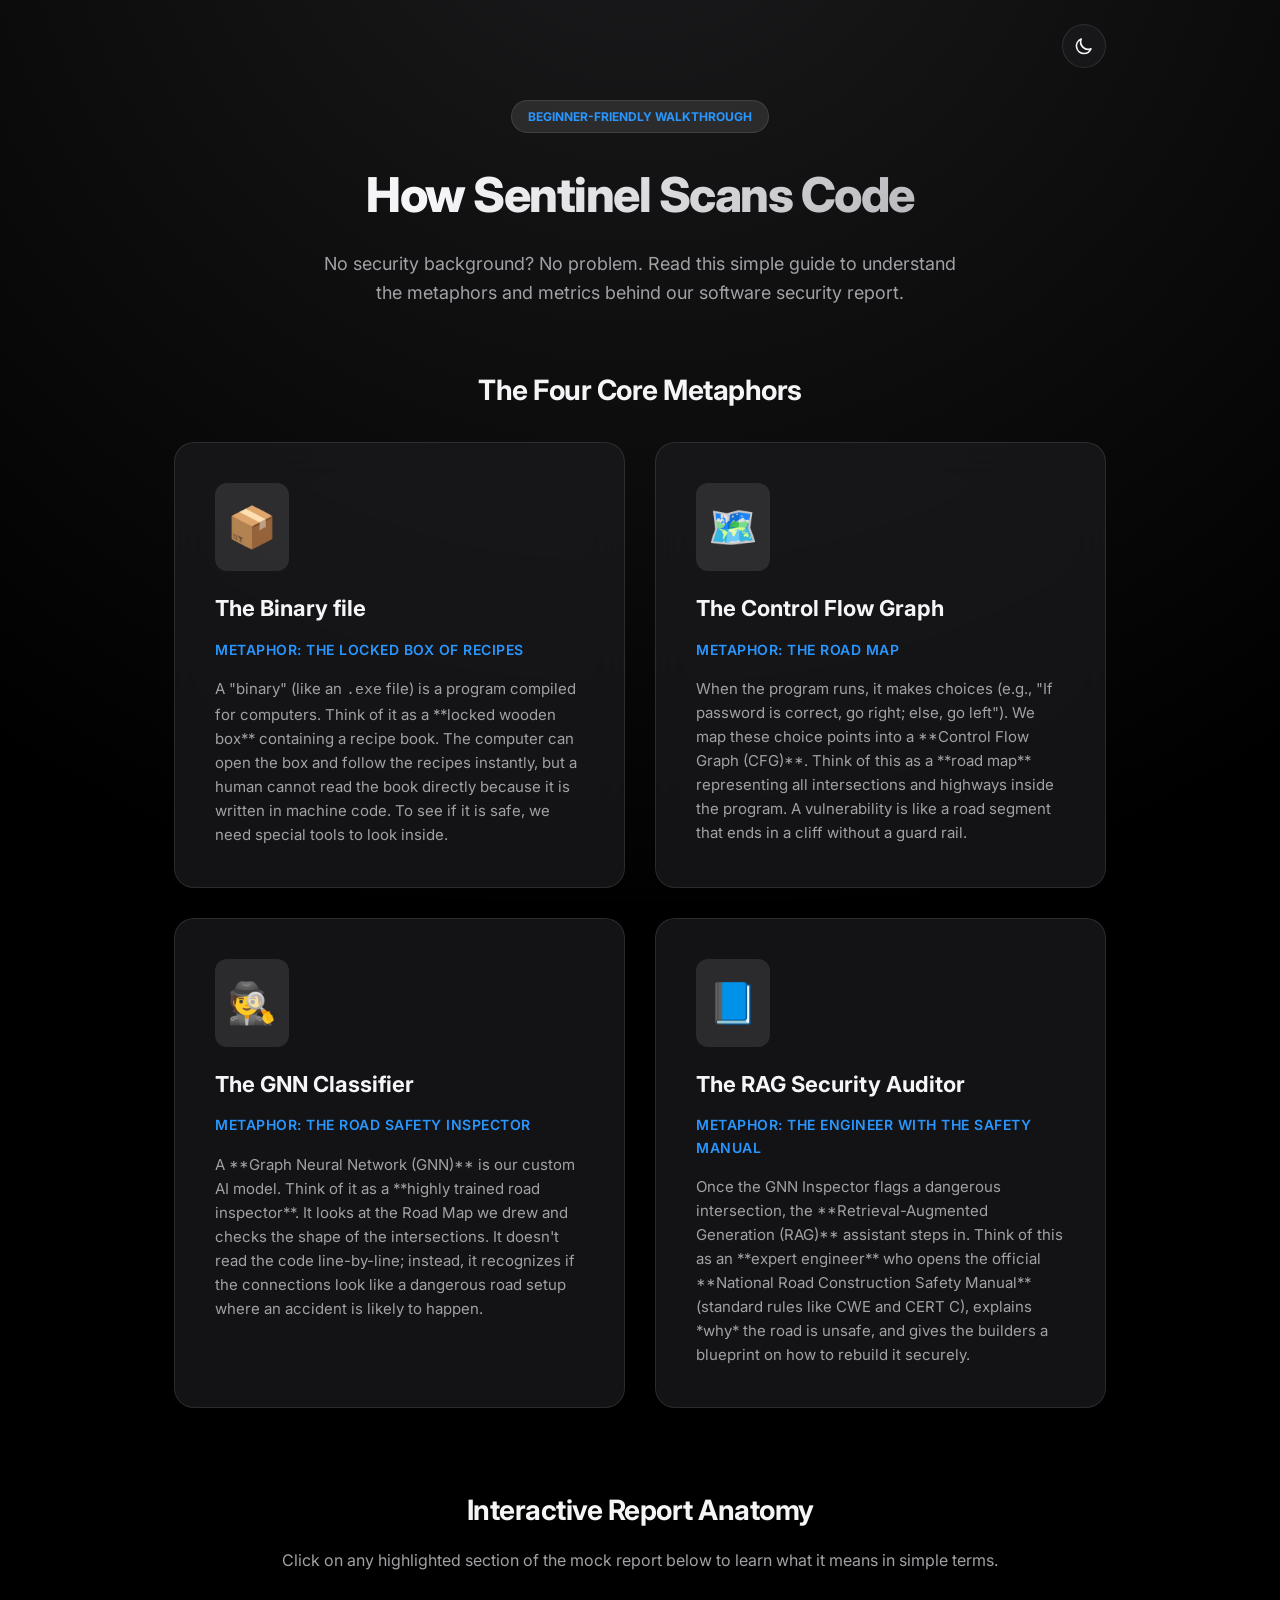
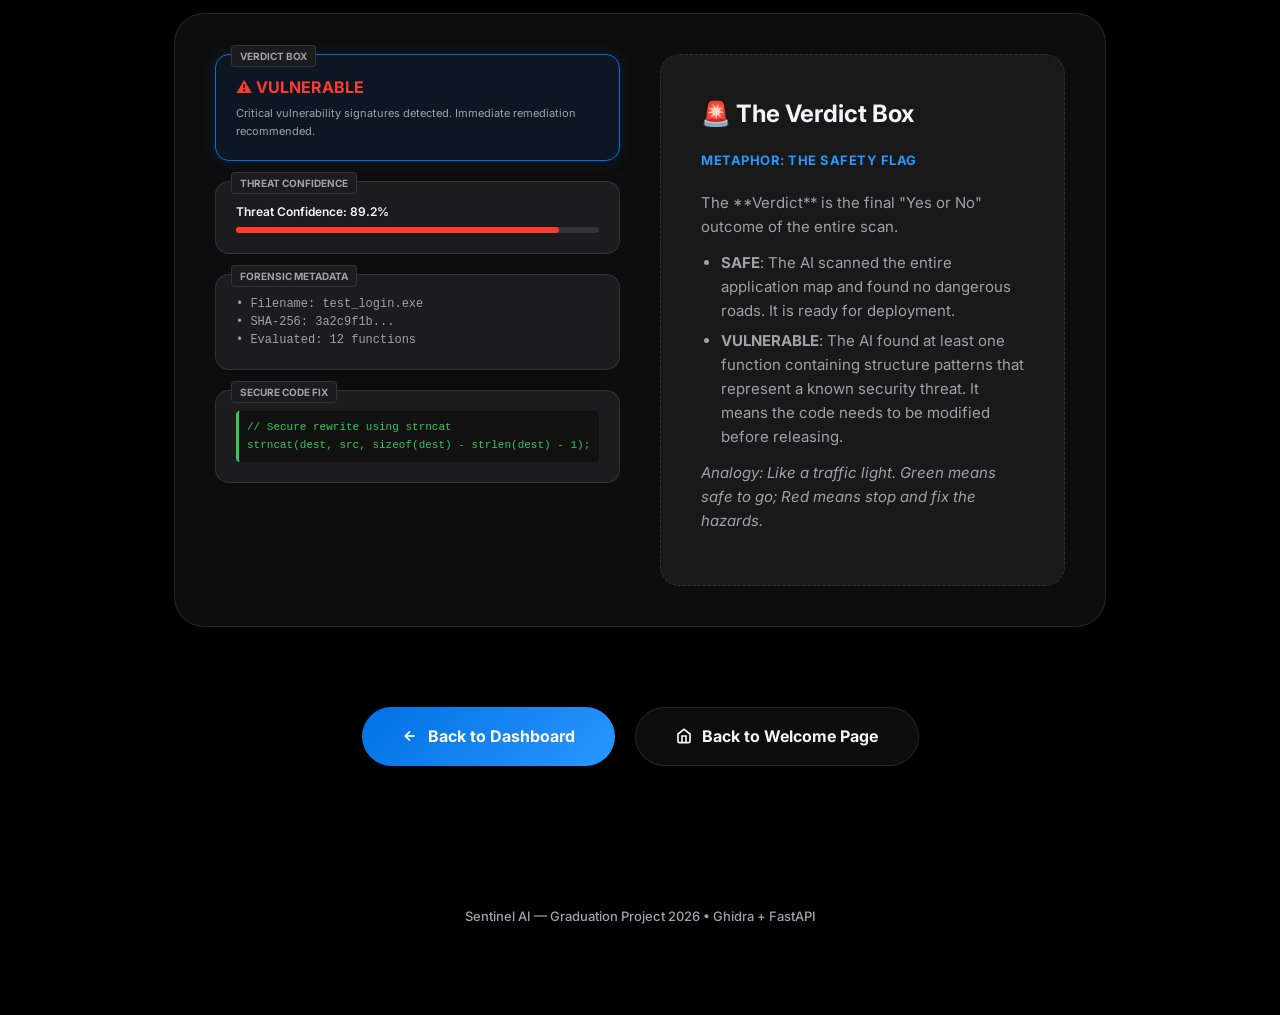
==== templates/guide.html @ b2db6249 "Add onboarding welcome page, universal theme toggle, and home navigation" ====
<!DOCTYPE html>
<html lang="en">
<head>
  <meta charset="UTF-8" />
  <meta name="viewport" content="width=device-width, initial-scale=1.0" />
  <title>Sentinel AI — Beginner's Guide</title>
  <meta name="description" content="A simple, non-technical guide to understanding binary vulnerability scanning and reading security reports." />
  <link rel="stylesheet" href="/static/css/style.css" />
  <link rel="icon" href="data:image/svg+xml,<svg xmlns='http://www.w3.org/2000/svg' viewBox='0 0 100 100'><text y='.9em' font-size='90'>&#x1f4d6;</text></svg>" />
  
  <script>
    (function() {
      const savedTheme = localStorage.getItem('sentinelTheme') || 'dark';
      if (savedTheme === 'dark') {
        document.documentElement.setAttribute('data-theme', 'dark');
      } else {
        document.documentElement.removeAttribute('data-theme');
      }
    })();
  </script>

  <style>
    /* Custom styles for the Guide Page to look exceptionally cool & premium */
    body {
      background: var(--bg-primary);
      color: var(--text-primary);
      transition: background 0.3s ease, color 0.3s ease;
    }
    body::before {
      background: radial-gradient(circle at 50% -20%, var(--bg-secondary) 0%, var(--bg-primary) 90%);
    }
    
    .guide-header {
      text-align: center;
      margin-bottom: 60px;
      padding-top: 40px;
    }
    
    .guide-header__badge {
      display: inline-flex;
      align-items: center;
      padding: 6px 16px;
      background: var(--border-glass);
      border-radius: 100px;
      font-size: 12px;
      font-weight: 700;
      color: var(--accent-secondary);
      text-transform: uppercase;
      margin-bottom: 24px;
      border: 1px solid var(--border-glass);
    }
    
    .guide-title {
      font-size: 48px;
      font-weight: 800;
      letter-spacing: -1.5px;
      margin-bottom: 16px;
      background: linear-gradient(135deg, var(--text-primary) 30%, var(--text-secondary) 100%);
      -webkit-background-clip: text;
      -webkit-text-fill-color: transparent;
    }
    
    .guide-subtitle {
      font-size: 18px;
      color: var(--text-secondary);
      max-width: 650px;
      margin: 0 auto;
    }
    
    /* Analogy Grid */
    .analogy-section {
      margin-bottom: 80px;
    }
    
    .section-headline {
      font-size: 28px;
      font-weight: 700;
      margin-bottom: 30px;
      text-align: center;
      letter-spacing: -0.5px;
    }
    
    .analogy-grid {
      display: grid;
      grid-template-columns: repeat(2, 1fr);
      gap: 30px;
    }
    
    .analogy-card {
      background: var(--bg-card);
      border: 1px solid var(--border-glass);
      border-radius: var(--radius-lg);
      padding: 40px;
      transition: all 0.4s cubic-bezier(0.16, 1, 0.3, 1);
      backdrop-filter: blur(20px);
    }
    
    .analogy-card:hover {
      transform: translateY(-5px);
      border-color: var(--border-glow);
      box-shadow: var(--shadow-card);
    }
    
    .analogy-card__icon {
      font-size: 40px;
      margin-bottom: 20px;
      display: inline-block;
      padding: 12px;
      background: var(--border-glass);
      border-radius: 12px;
    }
    
    .analogy-card__title {
      font-size: 22px;
      font-weight: 700;
      margin-bottom: 12px;
      color: var(--text-primary);
    }
    
    .analogy-card__metaphor {
      font-size: 14px;
      font-weight: 600;
      color: var(--accent-secondary);
      text-transform: uppercase;
      margin-bottom: 16px;
      letter-spacing: 0.5px;
    }
    
    .analogy-card__text {
      font-size: 15px;
      color: var(--text-secondary);
      line-height: 1.6;
    }
    
    /* Interactive Report Anatomy Explorer */
    .anatomy-section {
      margin-bottom: 80px;
    }
    
    .anatomy-container {
      display: grid;
      grid-template-columns: 1fr 1fr;
      gap: 40px;
      background: var(--bg-glass);
      border: 1px solid var(--border-glass);
      border-radius: var(--radius-xl);
      padding: 40px;
      backdrop-filter: blur(20px);
    }
    
    .report-mockup {
      display: flex;
      flex-direction: column;
      gap: 20px;
    }
    
    .mock-element {
      border: 1px solid var(--border-glass);
      background: var(--bg-secondary);
      border-radius: var(--radius-md);
      padding: 20px;
      cursor: pointer;
      transition: all 0.3s ease;
      position: relative;
    }
    
    .mock-element:hover {
      border-color: var(--accent-secondary);
      background: var(--border-glass);
    }
    
    .mock-element.selected {
      border-color: var(--accent-primary);
      background: rgba(0, 113, 227, 0.1);
      box-shadow: 0 0 15px rgba(0, 113, 227, 0.2);
    }
    
    .mock-element__label {
      position: absolute;
      top: -10px;
      left: 15px;
      background: var(--bg-secondary);
      padding: 2px 8px;
      border-radius: 4px;
      font-size: 10px;
      font-weight: 700;
      color: var(--text-secondary);
      border: 1px solid var(--border-glass);
      text-transform: uppercase;
    }
    
    .anatomy-explanation {
      display: flex;
      flex-direction: column;
      justify-content: center;
      background: var(--bg-glass);
      border: 1px dashed var(--border-glass);
      border-radius: var(--radius-lg);
      padding: 40px;
      min-height: 300px;
    }
    
    .explanation-placeholder {
      text-align: center;
      color: var(--text-muted);
    }
    
    .explanation-content {
      display: none;
      animation: fadeIn 0.4s ease;
    }
    
    .explanation-content.active {
      display: block;
    }
    
    .explanation-title {
      font-size: 24px;
      font-weight: 700;
      color: var(--text-primary);
      margin-bottom: 16px;
      display: flex;
      align-items: center;
      gap: 10px;
    }
    
    .explanation-metaphor {
      font-size: 13px;
      font-weight: 700;
      color: var(--accent-secondary);
      text-transform: uppercase;
      margin-bottom: 20px;
      letter-spacing: 0.5px;
    }
    
    .explanation-body {
      font-size: 15px;
      color: var(--text-secondary);
      line-height: 1.6;
    }
    
    .explanation-body p {
      margin-bottom: 12px;
    }
    
    .explanation-body ul {
      margin-left: 20px;
      margin-bottom: 12px;
    }
    
    .explanation-body li {
      margin-bottom: 6px;
    }
    
    /* Footer Action */
    .guide-actions {
      text-align: center;
      margin-bottom: 80px;
    }
    
    .btn--back {
      background: var(--accent-gradient);
      color: #ffffff;
      padding: 16px 40px;
      font-size: 16px;
      font-weight: 700;
      border-radius: 100px;
      border: none;
      cursor: pointer;
      text-decoration: none;
      display: inline-flex;
      align-items: center;
      gap: 10px;
      transition: all 0.3s ease;
    }
    .btn--back:hover {
      transform: scale(1.03);
      box-shadow: 0 10px 25px rgba(0, 113, 227, 0.4);
    }
    
    @media (max-width: 768px) {
      .analogy-grid { grid-template-columns: 1fr; }
      .anatomy-container { grid-template-columns: 1fr; }
      .guide-title { font-size: 36px; }
    }
  </style>
</head>
<body>

<div class="app-container" style="opacity: 1; display: block; position: relative;">

  <button class="theme-toggle" id="themeToggle" title="Toggle Theme">
    <svg xmlns="http://www.w3.org/2000/svg" fill="none" viewBox="0 0 24 24" stroke="currentColor" stroke-width="2">
      <path stroke-linecap="round" stroke-linejoin="round" d="M20.354 15.354A9 9 0 018.646 3.646 9.003 9.003 0 0012 21a9.003 9.003 0 008.354-5.646z" />
    </svg>
  </button>

  <!-- HEADER -->
  <header class="guide-header reveal active">
    <div class="guide-header__badge">Beginner-Friendly Walkthrough</div>
    <h1 class="guide-title">How Sentinel Scans Code</h1>
    <p class="guide-subtitle">
      No security background? No problem. Read this simple guide to understand the metaphors and metrics behind our software security report.
    </p>
  </header>

  <!-- ANALOGIES SECTION -->
  <section class="analogy-section reveal active">
    <h2 class="section-headline">The Four Core Metaphors</h2>
    <div class="analogy-grid">
      
      <!-- Card 1: Binary -->
      <div class="analogy-card">
        <span class="analogy-card__icon">📦</span>
        <h3 class="analogy-card__title">The Binary file</h3>
        <div class="analogy-card__metaphor">Metaphor: The Locked Box of Recipes</div>
        <p class="analogy-card__text">
          A "binary" (like an <code>.exe</code> file) is a program compiled for computers. Think of it as a **locked wooden box** containing a recipe book. The computer can open the box and follow the recipes instantly, but a human cannot read the book directly because it is written in machine code. To see if it is safe, we need special tools to look inside.
        </p>
      </div>

      <!-- Card 2: CFG -->
      <div class="analogy-card">
        <span class="analogy-card__icon">🗺️</span>
        <h3 class="analogy-card__title">The Control Flow Graph</h3>
        <div class="analogy-card__metaphor">Metaphor: The Road Map</div>
        <p class="analogy-card__text">
          When the program runs, it makes choices (e.g., "If password is correct, go right; else, go left"). We map these choice points into a **Control Flow Graph (CFG)**. Think of this as a **road map** representing all intersections and highways inside the program. A vulnerability is like a road segment that ends in a cliff without a guard rail.
        </p>
      </div>

      <!-- Card 3: GNN -->
      <div class="analogy-card">
        <span class="analogy-card__icon">🕵️</span>
        <h3 class="analogy-card__title">The GNN Classifier</h3>
        <div class="analogy-card__metaphor">Metaphor: The Road Safety Inspector</div>
        <p class="analogy-card__text">
          A **Graph Neural Network (GNN)** is our custom AI model. Think of it as a **highly trained road inspector**. It looks at the Road Map we drew and checks the shape of the intersections. It doesn't read the code line-by-line; instead, it recognizes if the connections look like a dangerous road setup where an accident is likely to happen.
        </p>
      </div>

      <!-- Card 4: RAG -->
      <div class="analogy-card">
        <span class="analogy-card__icon">📘</span>
        <h3 class="analogy-card__title">The RAG Security Auditor</h3>
        <div class="analogy-card__metaphor">Metaphor: The Engineer with the Safety Manual</div>
        <p class="analogy-card__text">
          Once the GNN Inspector flags a dangerous intersection, the **Retrieval-Augmented Generation (RAG)** assistant steps in. Think of this as an **expert engineer** who opens the official **National Road Construction Safety Manual** (standard rules like CWE and CERT C), explains *why* the road is unsafe, and gives the builders a blueprint on how to rebuild it securely.
        </p>
      </div>

    </div>
  </section>

  <!-- REPORT EXPLORER SECTION -->
  <section class="anatomy-section reveal active">
    <h2 class="section-headline">Interactive Report Anatomy</h2>
    <p style="text-align: center; color: var(--text-secondary); margin-bottom: 40px; margin-top: -15px;">
      Click on any highlighted section of the mock report below to learn what it means in simple terms.
    </p>
    
    <div class="anatomy-container">
      
      <!-- Mockup Column -->
      <div class="report-mockup">
        
        <!-- Element 1: Verdict -->
        <div class="mock-element selected" onclick="selectElement('verdict')" id="el-verdict">
          <div class="mock-element__label">Verdict Box</div>
          <div style="font-weight: 700; color: var(--danger-color); font-size: 16px; margin-bottom: 4px;">⚠️ VULNERABLE</div>
          <div style="font-size: 11px; color: var(--text-secondary);">Critical vulnerability signatures detected. Immediate remediation recommended.</div>
        </div>

        <!-- Element 2: Confidence -->
        <div class="mock-element" onclick="selectElement('confidence')" id="el-confidence">
          <div class="mock-element__label">Threat Confidence</div>
          <div style="font-size: 12px; font-weight: 600; margin-bottom: 6px; color: var(--text-primary);">Threat Confidence: 89.2%</div>
          <div style="width: 100%; height: 6px; background: var(--border-glass); border-radius: 3px;">
            <div style="width: 89%; height: 100%; background: var(--danger-color); border-radius: 3px;"></div>
          </div>
        </div>

        <!-- Element 3: Labeled List -->
        <div class="mock-element" onclick="selectElement('metadata')" id="el-metadata">
          <div class="mock-element__label">Forensic Metadata</div>
          <div style="font-size: 12px; font-family: monospace; line-height: 1.5; color: var(--text-secondary);">
            • Filename: test_login.exe<br/>
            • SHA-256: 3a2c9f1b...<br/>
            • Evaluated: 12 functions
          </div>
        </div>

        <!-- Element 4: Remediation -->
        <div class="mock-element" onclick="selectElement('remediation')" id="el-remediation">
          <div class="mock-element__label">Secure Code Fix</div>
          <div style="font-size: 11px; font-family: monospace; padding: 8px; background: rgba(0,0,0,0.4); border-left: 3px solid var(--safe-color); border-radius: 4px; color: var(--safe-color);">
            // Secure rewrite using strncat<br/>
            strncat(dest, src, sizeof(dest) - strlen(dest) - 1);
          </div>
        </div>
        
      </div>

      <!-- Explanation Column -->
      <div class="anatomy-explanation" id="explanationBox">
        
        <div class="explanation-placeholder" id="placeholderText">
          <h3>👈 Select an Element</h3>
          <p style="margin-top: 10px; font-size: 14px;">Click on any section of the mockup report to reveal its non-technical explanation and real-world significance.</p>
        </div>

        <!-- Verdict Explanation -->
        <div class="explanation-content" id="exp-verdict">
          <div class="explanation-title">🚨 The Verdict Box</div>
          <div class="explanation-metaphor">Metaphor: The Safety Flag</div>
          <div class="explanation-body">
            <p>The **Verdict** is the final "Yes or No" outcome of the entire scan.</p>
            <ul>
              <li><strong>SAFE</strong>: The AI scanned the entire application map and found no dangerous roads. It is ready for deployment.</li>
              <li><strong>VULNERABLE</strong>: The AI found at least one function containing structure patterns that represent a known security threat. It means the code needs to be modified before releasing.</li>
            </ul>
            <p><em>Analogy: Like a traffic light. Green means safe to go; Red means stop and fix the hazards.</em></p>
          </div>
        </div>

        <!-- Confidence Explanation -->
        <div class="explanation-content" id="exp-confidence">
          <div class="explanation-title">📊 Threat Confidence</div>
          <div class="explanation-metaphor">Metaphor: The Inspector's Certainty</div>
          <div class="explanation-body">
            <p>The **Threat Confidence** represents how sure the AI model is of its classification verdict.</p>
            <p>If the model classifies a function as vulnerable with **89.2% confidence**, it means the structural patterns inside the function align very strongly with known historical exploit shapes.</p>
            <p>High confidence values require immediate engineering review, while low confidence scores (close to 50%) indicate potential border cases or minor anomalies.</p>
          </div>
        </div>

        <!-- Metadata Explanation -->
        <div class="explanation-content" id="exp-metadata">
          <div class="explanation-title">🔍 Forensic Metadata</div>
          <div class="explanation-metaphor">Metaphor: The Car's License Plate & Diagnostic Stats</div>
          <div class="explanation-body">
            <p>This section lists identification details for the file under analysis:</p>
            <ul>
              <li><strong>Filename</strong>: The name of the file you uploaded.</li>
              <li><strong>SHA-256 Checksum</strong>: A unique, mathematically generated signature. Think of it as a digital fingerprint—even changing a single letter in the file changes this code completely, proving the report matches this exact file.</li>
              <li><strong>Evaluated Functions</strong>: The total count of logical tasks/functions inside the binary that the GNN inspector scanned.</li>
            </ul>
          </div>
        </div>

        <!-- Remediation Explanation -->
        <div class="explanation-content" id="exp-remediation">
          <div class="explanation-title">🛠️ Secure Code Fix</div>
          <div class="explanation-metaphor">Metaphor: The Road Reconstruction Blueprint</div>
          <div class="explanation-body">
            <p>This is the most actionable part of the report. For every flagged vulnerability, the RAG assistant displays a block of **corrected source code**.</p>
            <p>It shows developers exactly how to write the function securely (for example, replacing an unsafe, unchecked function like <code>strcpy</code> with a safe, bounded copy like <code>strncat</code>).</p>
            <p>By implementing this fix, developers remove the weak spot and secure the application.</p>
          </div>
        </div>

      </div>

    </div>
  </section>

  <!-- BACK BUTTON -->
  <div class="guide-actions" style="display: flex; justify-content: center; gap: 20px; flex-wrap: wrap;">
    <a href="/dashboard" class="btn--back">
      <svg xmlns="http://www.w3.org/2000/svg" width="16" height="16" viewBox="0 0 24 24" fill="none" stroke="currentColor" stroke-width="2.5"><line x1="19" y1="12" x2="5" y2="12"/><polyline points="12 19 5 12 12 5"/></svg>
      Back to Dashboard
    </a>
    <a href="/" class="btn--back" style="background: var(--bg-glass); border: 1px solid var(--border-glass); color: var(--text-primary);">
      <svg xmlns="http://www.w3.org/2000/svg" width="16" height="16" viewBox="0 0 24 24" fill="none" stroke="currentColor" stroke-width="2.5"><path d="M3 9l9-7 9 7v11a2 2 0 0 1-2 2H5a2 2 0 0 1-2-2z"/><polyline points="9 22 9 12 15 12 15 22"/></svg>
      Back to Welcome Page
    </a>
  </div>

  <!-- FOOTER -->
  <footer class="footer">
    <p>Sentinel AI &mdash; Graduation Project 2026 &bull; Ghidra + FastAPI</p>
  </footer>

</div>

<script>
  // Simple JavaScript to handle Interactive Report Explorer
  function selectElement(elementId) {
    const elements = document.querySelectorAll('.mock-element');
    elements.forEach(el => el.classList.remove('selected'));
    
    document.getElementById('placeholderText').style.display = 'none';
    
    const contents = document.querySelectorAll('.explanation-content');
    contents.forEach(content => content.classList.remove('active'));
    
    document.getElementById('el-' + elementId).classList.add('selected');
    document.getElementById('exp-' + elementId).classList.add('active');
  }

  function setupThemeToggle() {
    const toggleBtn = document.getElementById('themeToggle');
    if (!toggleBtn) return;
    
    toggleBtn.addEventListener('click', () => {
      if (document.documentElement.getAttribute('data-theme') === 'dark') {
        document.documentElement.removeAttribute('data-theme');
        localStorage.setItem('sentinelTheme', 'light');
      } else {
        document.documentElement.setAttribute('data-theme', 'dark');
        localStorage.setItem('sentinelTheme', 'dark');
      }
    });
  }
  
  // Set default selection
  document.addEventListener('DOMContentLoaded', () => {
    selectElement('verdict');
    setupThemeToggle();
  });
</script>

</body>
</html>
---- static/css/style.css ----
/* ═══════════════════════════════════════════════════════════
   SENTINEL AI — Apple Style Theme
   ═══════════════════════════════════════════════════════════ */

@import url('https://fonts.googleapis.com/css2?family=Inter:wght@300;400;500;600;700;800&family=JetBrains+Mono:wght@400;500;600&display=swap');

:root {
  --bg-primary: #ffffff;
  --bg-secondary: #f5f5f7;
  --bg-card: rgba(255, 255, 255, 0.7);
  --bg-glass: rgba(255, 255, 255, 0.6);
  --border-glass: rgba(0, 0, 0, 0.08);
  --border-glow: rgba(0, 0, 0, 0.15);

  --text-primary: #1d1d1f;
  --text-secondary: #86868b;
  --text-muted: #a1a1a6;

  --accent-primary: #0071e3;
  --accent-secondary: #2997ff;
  --accent-gradient: linear-gradient(135deg, #0071e3, #2997ff);

  --safe-color: #34c759;
  --safe-bg: rgba(52, 199, 89, 0.1);
  --safe-border: rgba(52, 199, 89, 0.3);
  --safe-gradient: linear-gradient(135deg, #34c759, #30d158);

  --danger-color: #ff3b30;
  --danger-bg: rgba(255, 59, 48, 0.1);
  --danger-border: rgba(255, 59, 48, 0.3);
  --danger-gradient: linear-gradient(135deg, #ff3b30, #ff453a);

  --warning-color: #ff9f0a;

  --font-sans: 'Inter', -apple-system, BlinkMacSystemFont, "Segoe UI", Roboto, Helvetica, Arial, sans-serif;
  --font-mono: 'JetBrains Mono', 'SF Mono', 'Fira Code', monospace;

  --radius-sm: 8px;
  --radius-md: 14px;
  --radius-lg: 20px;
  --radius-xl: 30px;

  --shadow-glow: 0 10px 30px rgba(0, 0, 0, 0.08);
  --shadow-card: 0 4px 20px rgba(0, 0, 0, 0.05);
  
  --transition-fast: 150ms ease;
  --transition-base: 300ms cubic-bezier(0.25, 0.1, 0.25, 1);
  --transition-slow: 600ms cubic-bezier(0.16, 1, 0.3, 1);
}

[data-theme="dark"] {
  --bg-primary: #000000;
  --bg-secondary: #1c1c1e;
  --bg-card: rgba(28, 28, 30, 0.7);
  --bg-glass: rgba(255, 255, 255, 0.05);
  --border-glass: rgba(255, 255, 255, 0.1);
  --border-glow: rgba(255, 255, 255, 0.2);

  --text-primary: #f5f5f7;
  --text-secondary: #a1a1a6;
  --text-muted: #86868b;

  --shadow-glow: 0 10px 30px rgba(255, 255, 255, 0.05);
  --shadow-card: 0 4px 20px rgba(0, 0, 0, 0.4);
}

*, *::before, *::after { margin: 0; padding: 0; box-sizing: border-box; }
html { scroll-behavior: smooth; }
body {
  font-family: var(--font-sans); background: var(--bg-primary); color: var(--text-primary);
  min-height: 100vh; line-height: 1.6; overflow-x: hidden;
  -webkit-font-smoothing: antialiased;
}

/* ── Background ────────────────────────────────── */
body::before {
  content: ''; position: fixed; top: 0; left: 0; width: 100%; height: 100%;
  background: radial-gradient(circle at 50% -20%, var(--bg-secondary) 0%, var(--bg-primary) 80%);
  z-index: 0; pointer-events: none;
}

/* ── Splash Screen ─────────────────────────────────────────── */
.splash-screen {
  position: fixed; inset: 0; background: var(--bg-primary);
  display: flex; align-items: center; justify-content: center;
  z-index: 9999; transition: opacity 0.8s ease, visibility 0.8s ease;
}
.splash-content { text-align: center; }
.splash-logo-container { margin: 0 auto 40px; }
.splash-logo { width: 120px; height: 120px; object-fit: contain; }

.team-names { margin-bottom: 40px; min-height: 120px; position: relative; display: flex; flex-direction: column; align-items: center; justify-content: center; }
.name-item {
  font-size: 24px; font-weight: 600; color: var(--text-primary);
  position: absolute; opacity: 0; transform: translateY(20px); transition: all 0.5s ease;
}
.name-item.visible { opacity: 1; transform: translateY(0); }
.name-item.fade-out { opacity: 0; transform: translateY(-20px); }

.supervisor {
  font-size: 20px; font-weight: 700; color: var(--accent-primary);
  margin-top: 10px; opacity: 0; transition: all 1s ease;
}

.splash-progress { width: 200px; height: 4px; background: var(--border-glass); margin: 0 auto; border-radius: 10px; overflow: hidden; }
.splash-progress-bar { height: 100%; width: 0%; background: var(--text-primary); transition: width 0.1s linear; }

/* ── Scroll Reveal Animations ──────────────────────────────── */
.reveal { opacity: 0; transform: translateY(40px); transition: all 0.8s cubic-bezier(0.16, 1, 0.3, 1); }
.reveal.active { opacity: 1; transform: translateY(0); }

/* ── Layout & Header ───────────────────────────────────────── */
.app-container { position: relative; z-index: 1; max-width: 980px; margin: 0 auto; padding: 60px 24px; transition: opacity 1s ease; }
.header { text-align: center; margin-bottom: 60px; display: flex; flex-direction: column; align-items: center; }
.header__logo { width: 80px; height: 80px; object-fit: contain; margin-bottom: 24px; }
.header__badge {
  display: inline-flex; align-items: center; gap: 6px; padding: 4px 12px; background: var(--border-glass);
  border-radius: 100px; font-size: 11px; font-weight: 600; color: var(--text-secondary); text-transform: uppercase; margin-bottom: 20px;
}
.pulse-dot { width: 6px; height: 6px; background: var(--safe-color); border-radius: 50%; }
.header__title { font-size: 56px; font-weight: 700; letter-spacing: -1.5px; color: var(--text-primary); margin-bottom: 12px; }
.header__subtitle { font-size: 19px; color: var(--text-secondary); max-width: 600px; margin: 0 auto; font-weight: 400; }

/* ── Theme Toggle ──────────────────────────────────────────── */
.theme-toggle {
  position: absolute; top: 24px; right: 24px;
  background: var(--bg-card); border: 1px solid var(--border-glass); border-radius: 50%;
  width: 44px; height: 44px; display: flex; align-items: center; justify-content: center;
  cursor: pointer; color: var(--text-primary); transition: var(--transition-base); backdrop-filter: blur(10px);
}
.theme-toggle:hover { transform: scale(1.05); }
.theme-toggle svg { width: 20px; height: 20px; }

/* ── Tabs Navigation ───────────────────────────────────────── */
.tabs {
  display: flex; justify-content: center; gap: 8px; margin-bottom: 60px;
  background: var(--bg-glass); padding: 4px; border-radius: 100px; backdrop-filter: saturate(180%) blur(20px);
  width: fit-content; margin-left: auto; margin-right: auto;
  border: 1px solid var(--border-glass);
}
.tab-btn {
  background: transparent; border: none; color: var(--text-primary); padding: 8px 20px;
  font-size: 13px; font-weight: 500; border-radius: 100px;
  cursor: pointer; transition: var(--transition-base); display: flex; align-items: center; gap: 8px;
}
.tab-btn:hover { background: var(--border-glass); }
.tab-btn.active { background: var(--bg-primary); color: var(--text-primary); box-shadow: 0 2px 8px var(--shadow-glow); font-weight: 600; }
.tab-content { display: none; animation: fadeIn 0.5s ease; }
.tab-content.active { display: block; }

/* ── Upload Zone ───────────────────────────────────────────── */
.upload-section { margin-bottom: 60px; }
.upload-zone {
  border: 2px dashed var(--border-glass); border-radius: var(--radius-xl); padding: 80px 40px;
  text-align: center; cursor: pointer; transition: var(--transition-base);
  background: var(--bg-secondary);
}
.upload-zone:hover, .upload-zone.drag-over { border-color: var(--accent-primary); background: var(--bg-card); }
.upload-zone__icon { margin: 0 auto 24px; color: var(--accent-primary); }
.upload-zone__icon svg { width: 48px; height: 48px; }
.upload-zone__title { font-size: 24px; font-weight: 600; margin-bottom: 8px; color: var(--text-primary); }
.upload-zone__subtitle { font-size: 15px; color: var(--text-secondary); margin-bottom: 24px; }
.upload-zone__formats { display: flex; gap: 8px; justify-content: center; flex-wrap: wrap; }
.format-tag { padding: 4px 12px; background: var(--border-glass); border-radius: 100px; font-size: 12px; font-weight: 500; color: var(--text-primary); }
.upload-zone__input { display: none; }

.file-info { display: none; align-items: center; gap: 16px; padding: 20px 24px; background: var(--bg-primary); border: 1px solid var(--border-glass); border-radius: var(--radius-lg); margin-top: 24px; box-shadow: var(--shadow-card); }
.file-info.visible { display: flex; animation: fadeInUp 0.4s ease; }
.file-info__icon { width: 40px; height: 40px; background: var(--bg-secondary); border-radius: 8px; display: flex; align-items: center; justify-content: center; flex-shrink: 0; }
.file-info__icon svg { width: 20px; height: 20px; color: var(--text-primary); }
.file-info__details { flex: 1; }
.file-info__name { font-weight: 600; font-size: 15px; }
.file-info__size { font-size: 13px; color: var(--text-secondary); }
.file-info__remove { width: 32px; height: 32px; background: var(--bg-secondary); border-radius: 50%; display: flex; align-items: center; justify-content: center; cursor: pointer; color: var(--text-primary); transition: var(--transition-fast); border: none; }
.file-info__remove:hover { background: var(--border-glass); }

/* ── Buttons ───────────────────────────────────────────────── */
.analyze-btn {
  display: none; width: 100%; padding: 18px; margin-top: 24px; background: var(--text-primary); border: none;
  border-radius: var(--radius-lg); color: var(--bg-primary); font-size: 17px; font-weight: 600; cursor: pointer; transition: var(--transition-base);
  align-items: center; justify-content: center; gap: 10px;
}
.analyze-btn.visible { display: flex; }
.analyze-btn:hover:not(:disabled) { opacity: 0.9; transform: scale(1.02); }
.analyze-btn:disabled { opacity: 0.5; cursor: not-allowed; transform: none; }

.action-buttons { display: flex; gap: 16px; margin-top: 40px; }
.btn { flex: 1; padding: 16px 24px; border-radius: var(--radius-lg); font-size: 15px; font-weight: 600; cursor: pointer; transition: var(--transition-base); display: flex; align-items: center; justify-content: center; gap: 8px; border: none; }
.btn--primary { background: var(--text-primary); color: var(--bg-primary); }
.btn--primary:hover { opacity: 0.9; transform: scale(1.02); }
.btn--pdf { background: var(--bg-secondary); color: var(--text-primary); }
.btn--pdf:hover { background: var(--border-glass); transform: scale(1.02); }

/* ── Progress Section ──────────────────────────────────────── */
.progress-section { display: none; margin-bottom: 60px; }
.progress-section.visible { display: block; animation: fadeInUp 0.5s ease; }
.progress-card { background: var(--bg-primary); border-radius: var(--radius-xl); padding: 40px; box-shadow: var(--shadow-card); border: 1px solid var(--border-glass); }
.progress-card__header { display: flex; align-items: center; gap: 16px; margin-bottom: 30px; }
.progress-spinner { width: 24px; height: 24px; border: 3px solid var(--border-glass); border-top-color: var(--text-primary); border-radius: 50%; animation: spin 1s linear infinite; }
.progress-card__title { font-size: 19px; font-weight: 600; }
.progress-bar-container { width: 100%; height: 8px; background: var(--border-glass); border-radius: 100px; overflow: hidden; margin-bottom: 30px; }
.progress-bar { height: 100%; background: var(--text-primary); border-radius: 100px; width: 0%; transition: width 0.5s ease; }
.progress-steps { display: flex; flex-direction: column; gap: 16px; }
.progress-step { display: flex; align-items: center; gap: 16px; font-size: 15px; color: var(--text-secondary); transition: var(--transition-base); }
.progress-step.active { color: var(--text-primary); font-weight: 500; }
.progress-step.done { color: var(--safe-color); }
.progress-step__icon { width: 28px; height: 28px; border-radius: 50%; display: flex; align-items: center; justify-content: center; flex-shrink: 0; background: var(--bg-secondary); font-size: 13px; transition: var(--transition-base); font-weight: 600; border: 1px solid var(--border-glass); }
.progress-step.active .progress-step__icon { background: var(--text-primary); color: var(--bg-primary); }
.progress-step.done .progress-step__icon { background: var(--safe-color); color: white; border-color: var(--safe-color); }

/* ── Results Section ───────────────────────────────────────── */
.results-section { display: none; }
.results-section.visible { display: block; animation: fadeInUp 0.6s ease; }

.verdict-banner { position: relative; border-radius: var(--radius-xl); padding: 60px 40px; margin-bottom: 40px; text-align: center; }
.verdict-banner--safe { background: var(--bg-primary); border: 1px solid var(--border-glass); box-shadow: var(--shadow-card); }
.verdict-banner--vulnerable { background: var(--danger-bg); border: 1px solid var(--danger-color); box-shadow: 0 10px 40px rgba(255, 59, 48, 0.1); }
.verdict-banner__icon { width: 80px; height: 80px; margin: 0 auto 24px; border-radius: 50%; display: flex; align-items: center; justify-content: center; font-size: 40px; }
.verdict-banner--safe .verdict-banner__icon { background: var(--safe-bg); color: var(--safe-color); }
.verdict-banner--vulnerable .verdict-banner__icon { background: var(--danger-bg); color: var(--danger-color); }
.verdict-banner__title { font-size: 40px; font-weight: 700; margin-bottom: 8px; letter-spacing: -1px; }
.verdict-banner--safe .verdict-banner__title { color: var(--safe-color); }
.verdict-banner--vulnerable .verdict-banner__title { color: var(--danger-color); }
.verdict-banner__subtitle { font-size: 17px; color: var(--text-secondary); }

.confidence-meter { display: flex; flex-direction: column; align-items: center; gap: 12px; margin-top: 32px; }
.confidence-meter__label { font-size: 13px; color: var(--text-secondary); text-transform: uppercase; font-weight: 600; letter-spacing: 1px; }
.confidence-meter__bar { width: 240px; height: 10px; background: var(--border-glass); border-radius: 100px; overflow: hidden; }
.confidence-meter__fill { height: 100%; border-radius: 100px; transition: width 1s ease; }
.verdict-banner--safe .confidence-meter__fill { background: var(--safe-color); }
.verdict-banner--vulnerable .confidence-meter__fill { background: var(--danger-color); }
.confidence-meter__value { font-size: 28px; font-weight: 700; font-family: var(--font-mono); }
.verdict-banner--safe .confidence-meter__value { color: var(--safe-color); }
.verdict-banner--vulnerable .confidence-meter__value { color: var(--danger-color); }

.details-grid { display: grid; grid-template-columns: 1fr 1.5fr; gap: 30px; margin-bottom: 30px; }
.detail-card { background: var(--bg-primary); border: 1px solid var(--border-glass); border-radius: var(--radius-lg); padding: 32px; box-shadow: var(--shadow-card); }
.detail-card__title { font-size: 14px; font-weight: 600; color: var(--text-secondary); text-transform: uppercase; margin-bottom: 24px; display: flex; align-items: center; gap: 8px; letter-spacing: 0.5px; }
.detail-card__title svg { width: 18px; height: 18px; color: var(--text-primary); }
.detail-row { display: flex; justify-content: space-between; padding: 12px 0; border-bottom: 1px solid var(--border-glass); font-size: 14px; }
.detail-row:last-child { border-bottom: none; }
.detail-row__label { color: var(--text-secondary); }
.detail-row__value { font-family: var(--font-mono); font-weight: 500; color: var(--text-primary); text-align: right; word-break: break-all; }

/* Top Features Logic Display */
.feature-list { display: flex; flex-direction: column; gap: 16px; }
.feature-item { padding: 20px; background: var(--bg-secondary); border-radius: var(--radius-md); border-left: 4px solid var(--text-primary); }
.feature-item.danger { border-left-color: var(--danger-color); background: var(--danger-bg); }
.feature-item__head { display: flex; justify-content: space-between; align-items: center; margin-bottom: 8px; }
.feature-item__name { font-family: var(--font-mono); font-size: 15px; font-weight: 700; color: var(--text-primary); }
.feature-item__impact { font-size: 12px; font-weight: 600; background: var(--border-glass); padding: 2px 8px; border-radius: 100px; }
.feature-item.danger .feature-item__impact { background: var(--danger-border); color: var(--danger-color); }
.feature-item__desc { font-size: 14px; color: var(--text-primary); line-height: 1.5; margin-bottom: 8px; font-weight: 500; }
.feature-item__risk { font-size: 13px; color: var(--text-secondary); line-height: 1.5; }

/* ── Stats Bar (Intelligence Tab) ──────────────────────────── */
.stats-bar { display: grid; grid-template-columns: repeat(4, 1fr); gap: 20px; margin-bottom: 60px; }
.stat-card {
  background: var(--bg-primary); border-radius: var(--radius-lg); border: 1px solid var(--border-glass);
  padding: 32px 20px; text-align: center; box-shadow: var(--shadow-card); transition: var(--transition-base);
}
.stat-card:hover { transform: translateY(-4px); box-shadow: 0 10px 30px var(--shadow-glow); }
.stat-card__value { font-size: 36px; font-weight: 700; color: var(--text-primary); }
.stat-card__label { font-size: 13px; color: var(--text-secondary); text-transform: uppercase; letter-spacing: 0.5px; margin-top: 8px; font-weight: 600; }

.intelligence-info { background: var(--bg-primary); border: 1px solid var(--border-glass); border-radius: var(--radius-lg); padding: 40px; box-shadow: var(--shadow-card); }
.intelligence-info h3 { color: var(--text-primary); margin-bottom: 20px; font-size: 24px; font-weight: 600; letter-spacing: -0.5px; }
.intelligence-info ul { margin-left: 20px; margin-top: 10px; color: var(--text-muted); font-size: 15px; }
.intelligence-info li { margin-bottom: 12px; }
.intelligence-info strong { color: var(--text-primary); }

/* ── History Section ───────────────────────────────────────── */
.history-list { display: flex; flex-direction: column; gap: 16px; }
.history-item { display: flex; align-items: center; gap: 20px; padding: 20px 24px; background: var(--bg-primary); border: 1px solid var(--border-glass); border-radius: var(--radius-lg); box-shadow: var(--shadow-card); transition: var(--transition-base); }
.history-item:hover { transform: scale(1.01); box-shadow: 0 10px 30px var(--shadow-glow); }
.history-item__verdict { width: 14px; height: 14px; border-radius: 50%; flex-shrink: 0; }
.history-item__verdict--safe { background: var(--safe-color); }
.history-item__verdict--vulnerable { background: var(--danger-color); }
.history-item__name { flex: 1; font-weight: 600; font-size: 15px; }
.history-item__confidence { font-family: var(--font-mono); font-size: 14px; font-weight: 600; }
.history-item__time { font-size: 13px; color: var(--text-secondary); }

/* ── Docs Section ───────────────────────────────────────────── */
.section-title { font-size: 36px; font-weight: 700; text-align: center; margin-bottom: 60px; letter-spacing: -1px; color: var(--text-primary); }
.pipeline-steps { display: flex; flex-direction: column; gap: 24px; }
.pipeline-step { display: flex; align-items: flex-start; gap: 32px; padding: 40px; background: var(--bg-primary); border: 1px solid var(--border-glass); border-radius: var(--radius-lg); box-shadow: var(--shadow-card); }
.pipeline-step__number { font-size: 48px; font-weight: 700; font-family: var(--font-mono); color: var(--border-glass); line-height: 1; }
.pipeline-step__content h3 { font-size: 20px; font-weight: 600; margin-bottom: 12px; color: var(--text-primary); }
.pipeline-step__content p { font-size: 15px; color: var(--text-muted); line-height: 1.6; }

/* ── Footer ────────────────────────────────────────────────── */
.footer { text-align: center; padding: 60px 0 30px; font-size: 13px; color: var(--text-secondary); font-weight: 500; }

/* ── Keyframes ─────────────────────────────────────────────── */
@keyframes spin { to { transform: rotate(360deg); } }
@keyframes fadeInUp { from { opacity: 0; transform: translateY(20px); } to { opacity: 1; transform: translateY(0); } }
@keyframes fadeIn { from { opacity: 0; } to { opacity: 1; } }

@media (max-width: 768px) {
  .details-grid { grid-template-columns: 1fr; }
  .stats-bar { grid-template-columns: repeat(2, 1fr); }
  .tabs { flex-wrap: wrap; justify-content: center; border-radius: 20px; }
  .pipeline-step { flex-direction: column; gap: 16px; padding: 24px; }
}

/* Fix for PDF Export */
#pdfExportContainer { background: #ffffff !important; color: #1d1d1f !important; }

/* ── Interactive Chatbot Sidebar ────────────────────────────── */
.chat-toggle-btn {
  position: fixed; bottom: 30px; right: 30px; z-index: 1000;
  background: var(--accent-gradient); color: white; border: none;
  border-radius: 100px; padding: 12px 24px; font-weight: 600; font-size: 14px;
  box-shadow: 0 10px 25px rgba(0, 113, 227, 0.3); cursor: pointer;
  display: flex; align-items: center; gap: 8px; transition: var(--transition-base);
}
.chat-toggle-btn:hover { transform: translateY(-3px); box-shadow: 0 12px 30px rgba(0, 113, 227, 0.4); }

.chat-drawer {
  position: fixed; top: 0; right: -420px; width: 400px; height: 100vh; z-index: 1001;
  background: var(--bg-card); border-left: 1px solid var(--border-glass);
  box-shadow: -10px 0 40px rgba(0,0,0,0.1); backdrop-filter: blur(20px);
  display: flex; flex-direction: column; transition: right 0.4s cubic-bezier(0.16, 1, 0.3, 1);
}
.chat-drawer.open { right: 0; }

.chat-drawer__header {
  padding: 20px 24px; border-bottom: 1px solid var(--border-glass);
  display: flex; justify-content: space-between; align-items: center;
  background: rgba(0,0,0,0.02);
}
.chat-drawer__close-btn {
  background: transparent; border: none; font-size: 24px; cursor: pointer; color: var(--text-primary);
}

.chat-drawer__messages {
  flex: 1; padding: 24px; overflow-y: auto; display: flex; flex-direction: column; gap: 16px;
}
.chat-message {
  padding: 12px 16px; border-radius: var(--radius-md); max-width: 85%; font-size: 14px; line-height: 1.5;
}
.chat-message--assistant {
  background: var(--bg-secondary); color: var(--text-primary); align-self: flex-start;
  border-bottom-left-radius: 2px;
}
.chat-message--user {
  background: var(--accent-gradient); color: white; align-self: flex-end;
  border-bottom-right-radius: 2px;
}

.chat-drawer__input-area {
  padding: 20px 24px; border-top: 1px solid var(--border-glass);
  display: flex; gap: 12px; align-items: center; background: rgba(0,0,0,0.02);
}
.chat-drawer__input-area input {
  flex: 1; padding: 12px 16px; border: 1px solid var(--border-glass);
  border-radius: 100px; background: var(--bg-primary); color: var(--text-primary);
  font-size: 14px; outline: none; transition: var(--transition-fast);
}
.chat-drawer__input-area input:focus { border-color: var(--accent-primary); }
.chat-drawer__input-area button {
  width: 44px; height: 44px; border-radius: 50%; background: var(--text-primary);
  border: none; color: var(--bg-primary); cursor: pointer; display: flex;
  align-items: center; justify-content: center; transition: var(--transition-fast);
}
.chat-drawer__input-area button:hover { opacity: 0.9; transform: scale(1.05); }

/* ── Markdown Report Rendering ───────────────────────────────── */
.markdown-body h1, .markdown-body h2, .markdown-body h3 {
  margin-top: 24px; margin-bottom: 12px; font-weight: 700; color: var(--text-primary);
}
.markdown-body h1 { font-size: 22px; border-bottom: 1px solid var(--border-glass); padding-bottom: 8px; }
.markdown-body h2 { font-size: 18px; }
.markdown-body h3 { font-size: 15px; }
.markdown-body p { margin-bottom: 12px; line-height: 1.6; color: var(--text-primary); }
.markdown-body ul { margin-left: 20px; margin-bottom: 16px; }
.markdown-body li { margin-bottom: 6px; }
.markdown-body pre {
  background: var(--bg-secondary); padding: 16px; border-radius: var(--radius-md);
  font-family: var(--font-mono); font-size: 12px; overflow-x: auto; margin-bottom: 16px;
  border-left: 4px solid var(--warning-color);
}
.markdown-body code {
  font-family: var(--font-mono); font-size: 12px; background: var(--border-glass);
  padding: 2px 6px; border-radius: 4px;
}
.markdown-body blockquote {
  border-left: 4px solid var(--accent-primary); padding-left: 16px;
  color: var(--text-secondary); font-style: italic; margin-bottom: 16px;
}
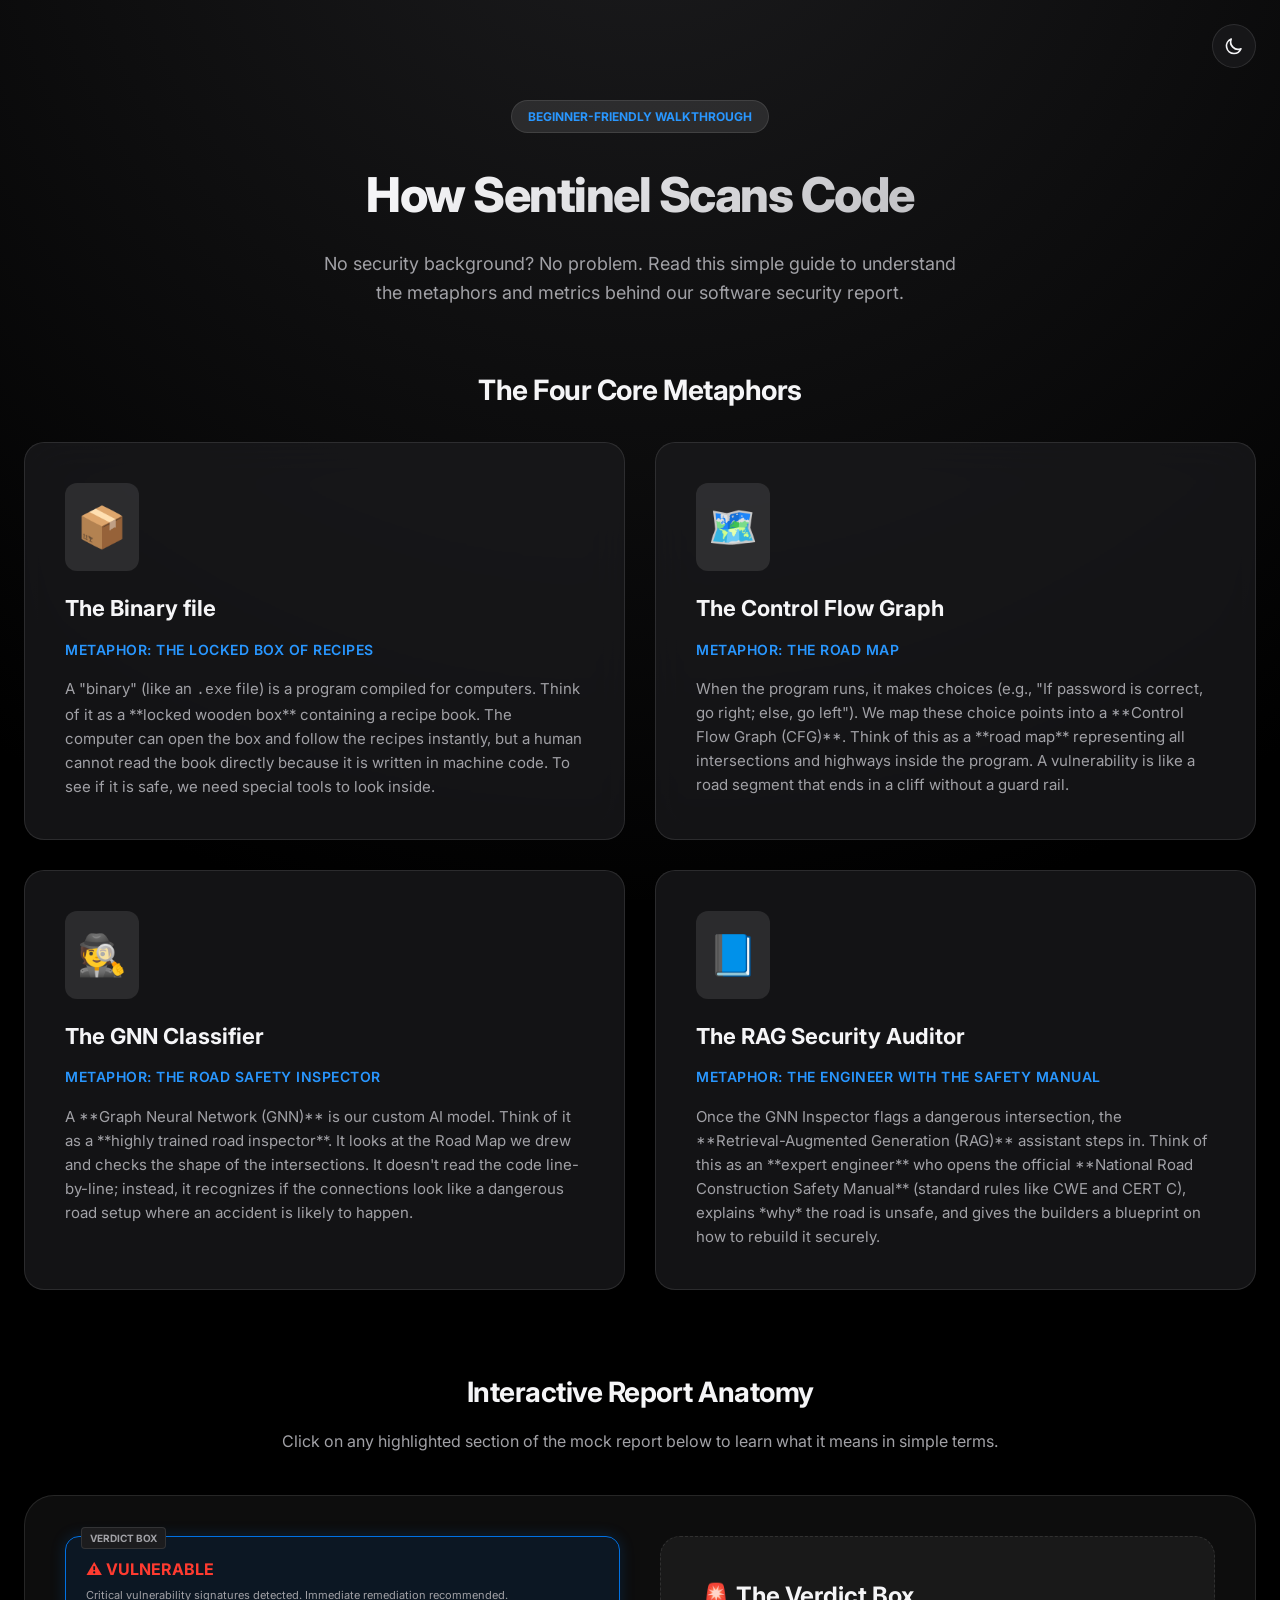
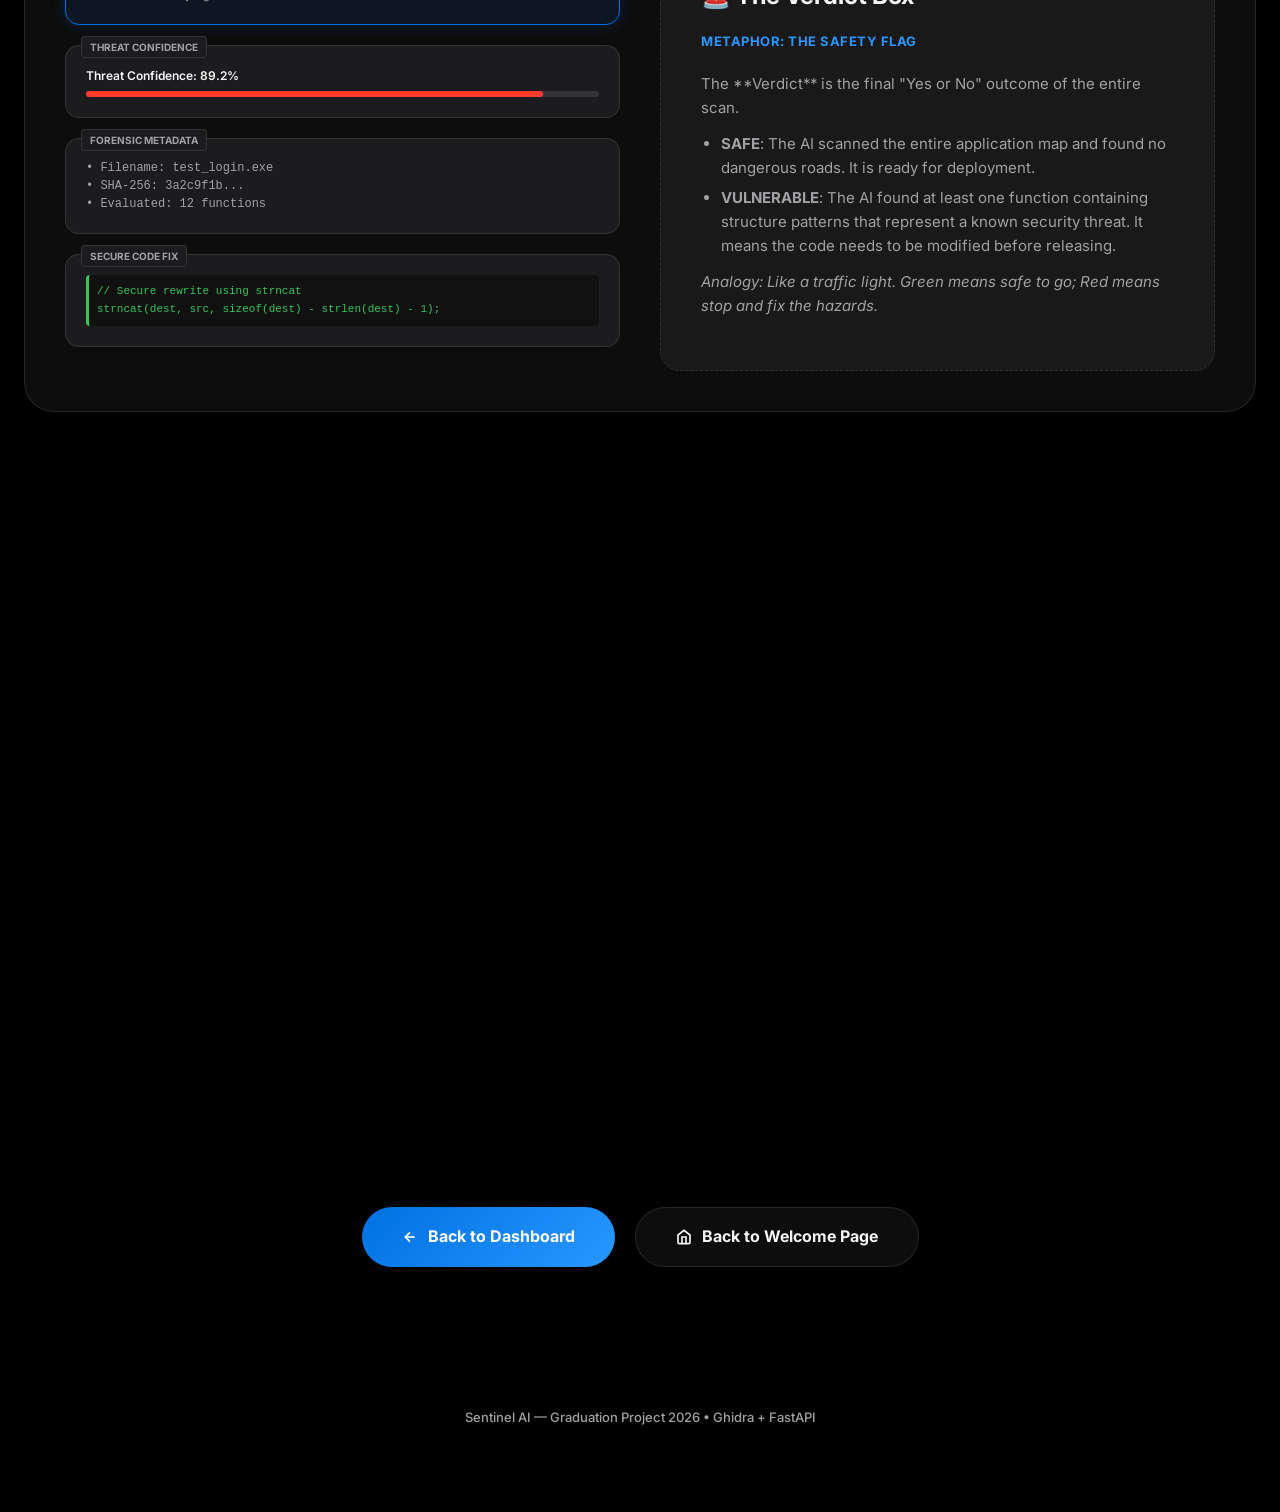
==== commit d89ea6dc: "Implement welcome onboarding page, theme toggle, chat resizing, suggested question pills, and widesc" ====
--- a/templates/guide.html
+++ b/templates/guide.html
@@ -283,6 +283,67 @@
       .anatomy-container { grid-template-columns: 1fr; }
       .guide-title { font-size: 36px; }
     }
+
+    /* Hardening Section Grid */
+    .hardening-grid {
+      display: grid;
+      grid-template-columns: repeat(2, 1fr);
+      gap: 24px;
+      margin-top: 30px;
+    }
+    .hardening-card {
+      background: var(--bg-card);
+      border: 1px solid var(--border-glass);
+      border-radius: var(--radius-lg);
+      padding: 30px;
+      backdrop-filter: blur(20px);
+      transition: all 0.3s ease;
+      text-align: left;
+    }
+    .hardening-card:hover {
+      border-color: var(--accent-secondary);
+      transform: translateY(-2px);
+    }
+    .hardening-card__header {
+      display: flex;
+      justify-content: space-between;
+      align-items: center;
+      margin-bottom: 16px;
+      border-bottom: 1px solid var(--border-glass);
+      padding-bottom: 12px;
+      flex-wrap: wrap;
+      gap: 10px;
+    }
+    .flag-badge {
+      background: var(--bg-secondary);
+      color: var(--accent-primary);
+      border: 1px solid var(--border-glass);
+      font-size: 13px;
+      font-weight: 700;
+      padding: 4px 10px;
+      border-radius: 6px;
+    }
+    .protection-type {
+      font-size: 12px;
+      font-weight: 700;
+      color: var(--text-secondary);
+      text-transform: uppercase;
+      letter-spacing: 0.5px;
+    }
+    .hardening-card__body {
+      font-size: 14px;
+      line-height: 1.6;
+      color: var(--text-secondary);
+    }
+    .hardening-card__body strong {
+      color: var(--text-primary);
+    }
+    
+    @media (max-width: 768px) {
+      .hardening-grid {
+        grid-template-columns: 1fr;
+      }
+    }
   </style>
 </head>
 <body>
@@ -461,6 +522,60 @@
 
       </div>
 
+    </div>
+  </section>
+
+  <!-- COMPILER HARDENING FLAGS CHEATSHEET -->
+  <section class="hardening-section reveal" style="margin-bottom: 80px;">
+    <h2 class="section-headline">⚡ GCC/Clang Compiler Hardening Reference</h2>
+    <p style="text-align: center; color: var(--text-secondary); max-width: 700px; margin: 0 auto 40px; font-size: 15px;">
+      Prevent exploitation of remaining buffer weaknesses by instructing the compiler to generate secure binary structures. Always include these flags during release compilation:
+    </p>
+    
+    <div class="hardening-grid">
+      <div class="hardening-card">
+        <div class="hardening-card__header">
+          <span class="flag-badge font-mono">-fstack-protector-strong</span>
+          <span class="protection-type">Stack Guard</span>
+        </div>
+        <div class="hardening-card__body">
+          <strong>Defends Against:</strong> Stack Smashing / Stack Buffer Overflow (CWE-121).<br/>
+          <strong>How it works:</strong> Places a secret random integer ("canary") on the stack frame right before the return pointer. If a buffer overflows, the canary is corrupted first. The runtime detects this and terminates execution before payload hijack occurs.
+        </div>
+      </div>
+
+      <div class="hardening-card">
+        <div class="hardening-card__header">
+          <span class="flag-badge font-mono">-D_FORTIFY_SOURCE=2</span>
+          <span class="protection-type">Safe Library Functions</span>
+        </div>
+        <div class="hardening-card__body">
+          <strong>Defends Against:</strong> Unchecked String Copies & Format Strings (CWE-120, CWE-134).<br/>
+          <strong>How it works:</strong> Replaces calls to vulnerable functions (like <code>strcpy</code>, <code>memcpy</code>) with compile-time and run-time size-checked equivalents (e.g. <code>__strcpy_chk</code>) if buffer sizes are statically known.
+        </div>
+      </div>
+
+      <div class="hardening-card">
+        <div class="hardening-card__header">
+          <span class="flag-badge font-mono">-fPIE -pie</span>
+          <span class="protection-type">ASLR Compatibility</span>
+        </div>
+        <div class="hardening-card__body">
+          <strong>Defends Against:</strong> Return-Oriented Programming (ROP) Gadget Chains.<br/>
+          <strong>How it works:</strong> Compiles the executable as position-independent, allowing the OS kernel to randomize the code section load address (Address Space Layout Randomization). Attackers cannot guess gadget memory locations.
+        </div>
+      </div>
+
+      <div class="hardening-card">
+        <div class="hardening-card__header">
+          <span class="flag-badge font-mono">-Wl,-z,relro,-z,now</span>
+          <span class="protection-type">Full RELRO</span>
+        </div>
+        <div class="hardening-card__body">
+          <strong>Defends Against:</strong> Global Offset Table (GOT) Overwrites.<br/>
+          <strong>How it works:</strong> Marks the Global Offset Table as read-only after resolving external function pointers at load time. Attackers cannot overwrite library calls (like redirecting <code>printf</code> to <code>system</code>).
+        </div>
+      </div>
     </div>
   </section>
 
--- a/static/css/style.css
+++ b/static/css/style.css
@@ -110,7 +110,7 @@
 .reveal.active { opacity: 1; transform: translateY(0); }
 
 /* ── Layout & Header ───────────────────────────────────────── */
-.app-container { position: relative; z-index: 1; max-width: 980px; margin: 0 auto; padding: 60px 24px; transition: opacity 1s ease; }
+.app-container { position: relative; z-index: 1; max-width: 1400px; margin: 0 auto; padding: 60px 24px; transition: opacity 1s ease; }
 .header { text-align: center; margin-bottom: 60px; display: flex; flex-direction: column; align-items: center; }
 .header__logo { width: 80px; height: 80px; object-fit: contain; margin-bottom: 24px; }
 .header__badge {
@@ -317,12 +317,13 @@
 .chat-toggle-btn:hover { transform: translateY(-3px); box-shadow: 0 12px 30px rgba(0, 113, 227, 0.4); }
 
 .chat-drawer {
-  position: fixed; top: 0; right: -420px; width: 400px; height: 100vh; z-index: 1001;
+  position: fixed; top: 0; right: 0; width: 400px; height: 100vh; z-index: 1001;
   background: var(--bg-card); border-left: 1px solid var(--border-glass);
   box-shadow: -10px 0 40px rgba(0,0,0,0.1); backdrop-filter: blur(20px);
-  display: flex; flex-direction: column; transition: right 0.4s cubic-bezier(0.16, 1, 0.3, 1);
-}
-.chat-drawer.open { right: 0; }
+  display: flex; flex-direction: column; transform: translateX(100%);
+  transition: transform 0.4s cubic-bezier(0.16, 1, 0.3, 1);
+}
+.chat-drawer.open { transform: translateX(0); }
 
 .chat-drawer__header {
   padding: 20px 24px; border-bottom: 1px solid var(--border-glass);
@@ -389,3 +390,125 @@
   color: var(--text-secondary); font-style: italic; margin-bottom: 16px;
 }
 
+/* --- Resizable Chat Drawer & Suggestions --- */
+.chat-drawer__resize-handle {
+  position: absolute;
+  left: -5px;
+  top: 0;
+  width: 10px;
+  height: 100%;
+  cursor: ew-resize;
+  z-index: 9999;
+  background: transparent;
+  transition: background 0.2s ease;
+}
+.chat-drawer__resize-handle:hover,
+.chat-drawer__resize-handle.active {
+  background: rgba(0, 113, 227, 0.4);
+}
+
+.chat-drawer__suggestions {
+  padding: 12px 24px 0;
+  display: flex;
+  gap: 8px;
+  flex-wrap: wrap;
+  background: rgba(0, 0, 0, 0.01);
+}
+.suggestion-btn {
+  background: var(--bg-secondary);
+  border: 1px solid var(--border-glass);
+  border-radius: 100px;
+  color: var(--text-primary);
+  padding: 6px 12px;
+  font-size: 11px;
+  font-weight: 600;
+  cursor: pointer;
+  transition: var(--transition-fast);
+}
+.suggestion-btn:hover {
+  background: var(--accent-primary);
+  color: white;
+  border-color: var(--accent-primary);
+  transform: translateY(-1px);
+}
+
+/* ── Quick Start Templates Styling ────────────────────────── */
+.quick-start-container {
+  margin-top: 50px;
+  border-top: 1px solid var(--border-glass);
+  padding-top: 40px;
+}
+.quick-start-title {
+  font-size: 20px;
+  font-weight: 700;
+  margin-bottom: 8px;
+  color: var(--text-primary);
+}
+.quick-start-subtitle {
+  font-size: 14px;
+  color: var(--text-secondary);
+  margin-bottom: 24px;
+}
+.quick-start-grid {
+  display: grid;
+  grid-template-columns: repeat(3, 1fr);
+  gap: 20px;
+}
+.quick-start-card {
+  background: var(--bg-card);
+  border: 1px solid var(--border-glass);
+  border-radius: var(--radius-md);
+  padding: 20px;
+  cursor: pointer;
+  transition: all 0.3s cubic-bezier(0.16, 1, 0.3, 1);
+  text-align: left;
+}
+.quick-start-card:hover {
+  border-color: var(--accent-primary);
+  transform: translateY(-2px);
+  box-shadow: var(--shadow-card);
+}
+.quick-start-card__header {
+  display: flex;
+  justify-content: space-between;
+  align-items: center;
+  margin-bottom: 12px;
+}
+.cwe-badge {
+  background: var(--danger-bg);
+  color: var(--danger-color);
+  border: 1px solid var(--danger-border);
+  font-size: 10px;
+  font-weight: 700;
+  padding: 2px 6px;
+  border-radius: 4px;
+  text-transform: uppercase;
+}
+.vuln-badge {
+  font-size: 11px;
+  color: var(--text-secondary);
+  font-weight: 500;
+}
+.quick-start-card__code {
+  font-family: var(--font-mono);
+  font-size: 11px;
+  background: rgba(0, 0, 0, 0.03);
+  padding: 10px;
+  border-radius: 6px;
+  overflow-x: auto;
+  color: var(--text-primary);
+  border: 1px solid var(--border-glass);
+  margin: 0;
+  line-height: 1.4;
+  white-space: pre-wrap;
+}
+[data-theme="dark"] .quick-start-card__code {
+  background: rgba(0, 0, 0, 0.4);
+}
+
+@media (max-width: 992px) {
+  .quick-start-grid {
+    grid-template-columns: 1fr;
+  }
+}
+
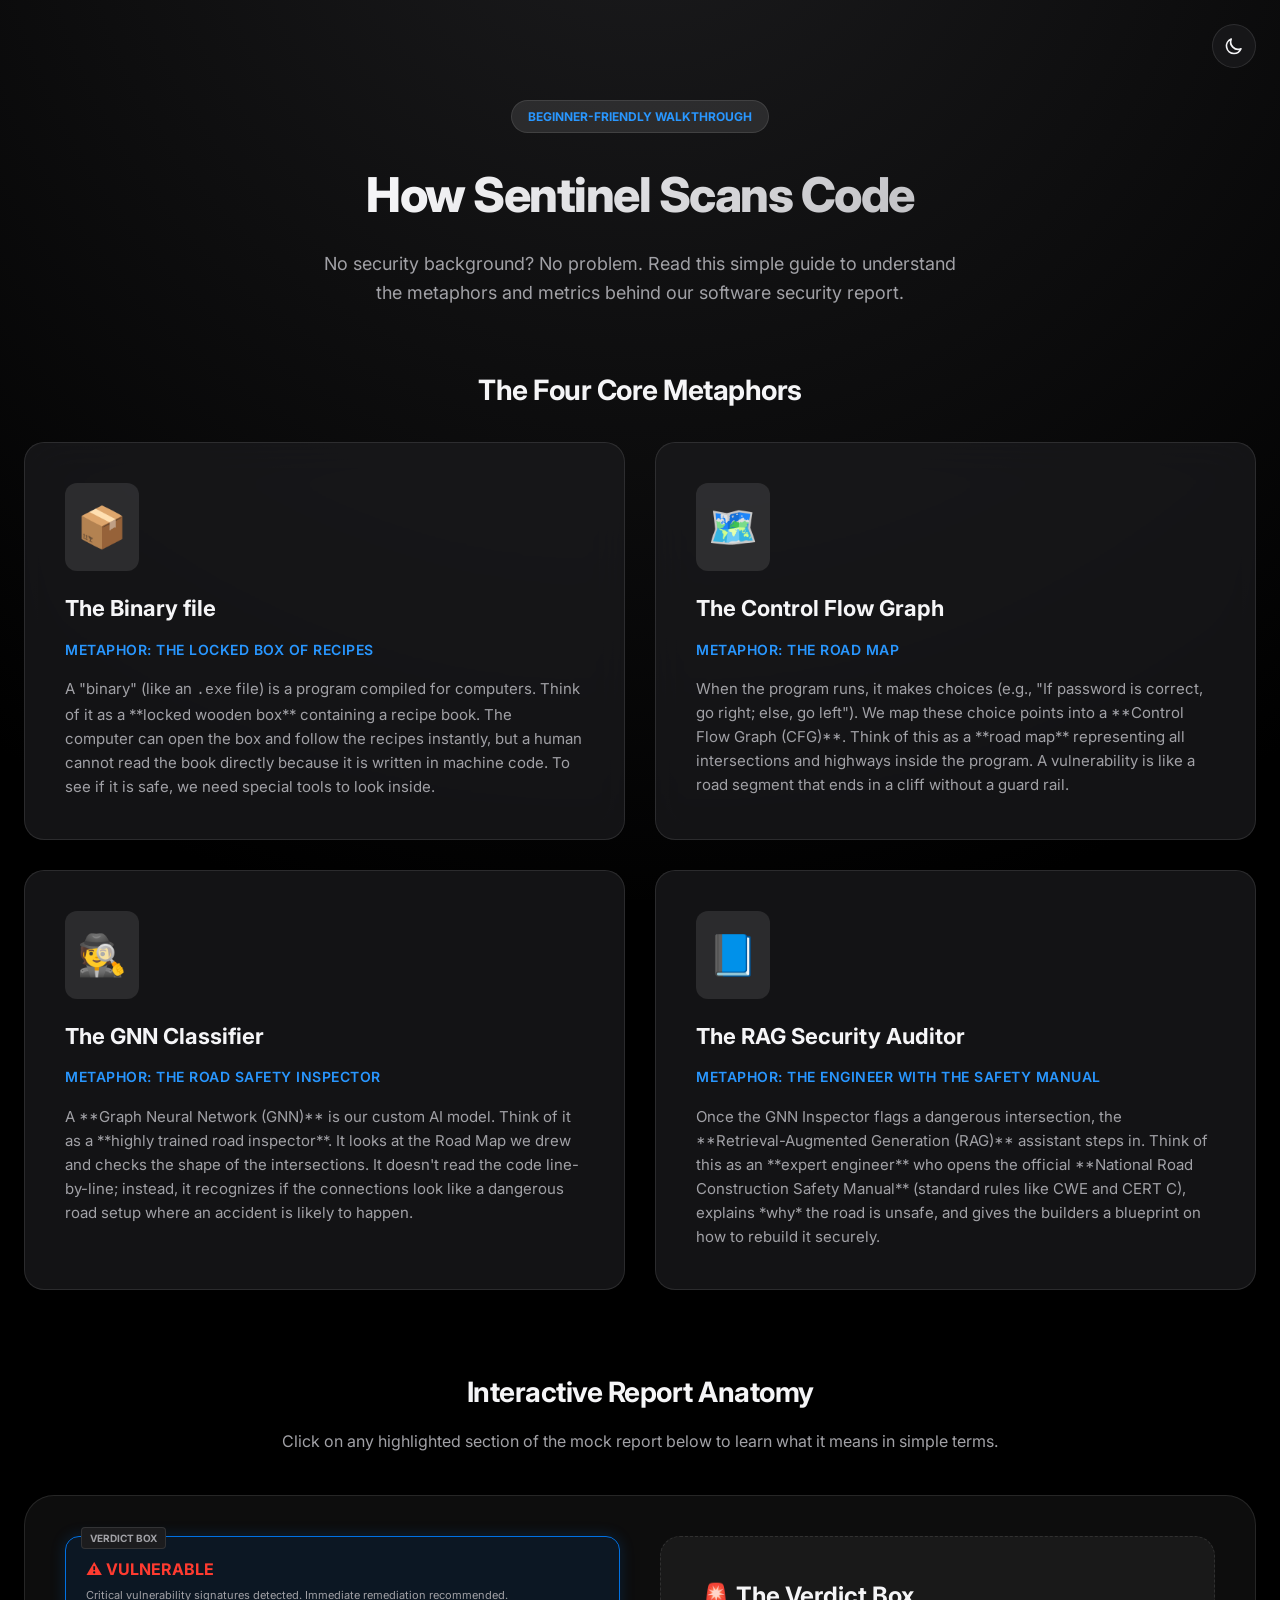
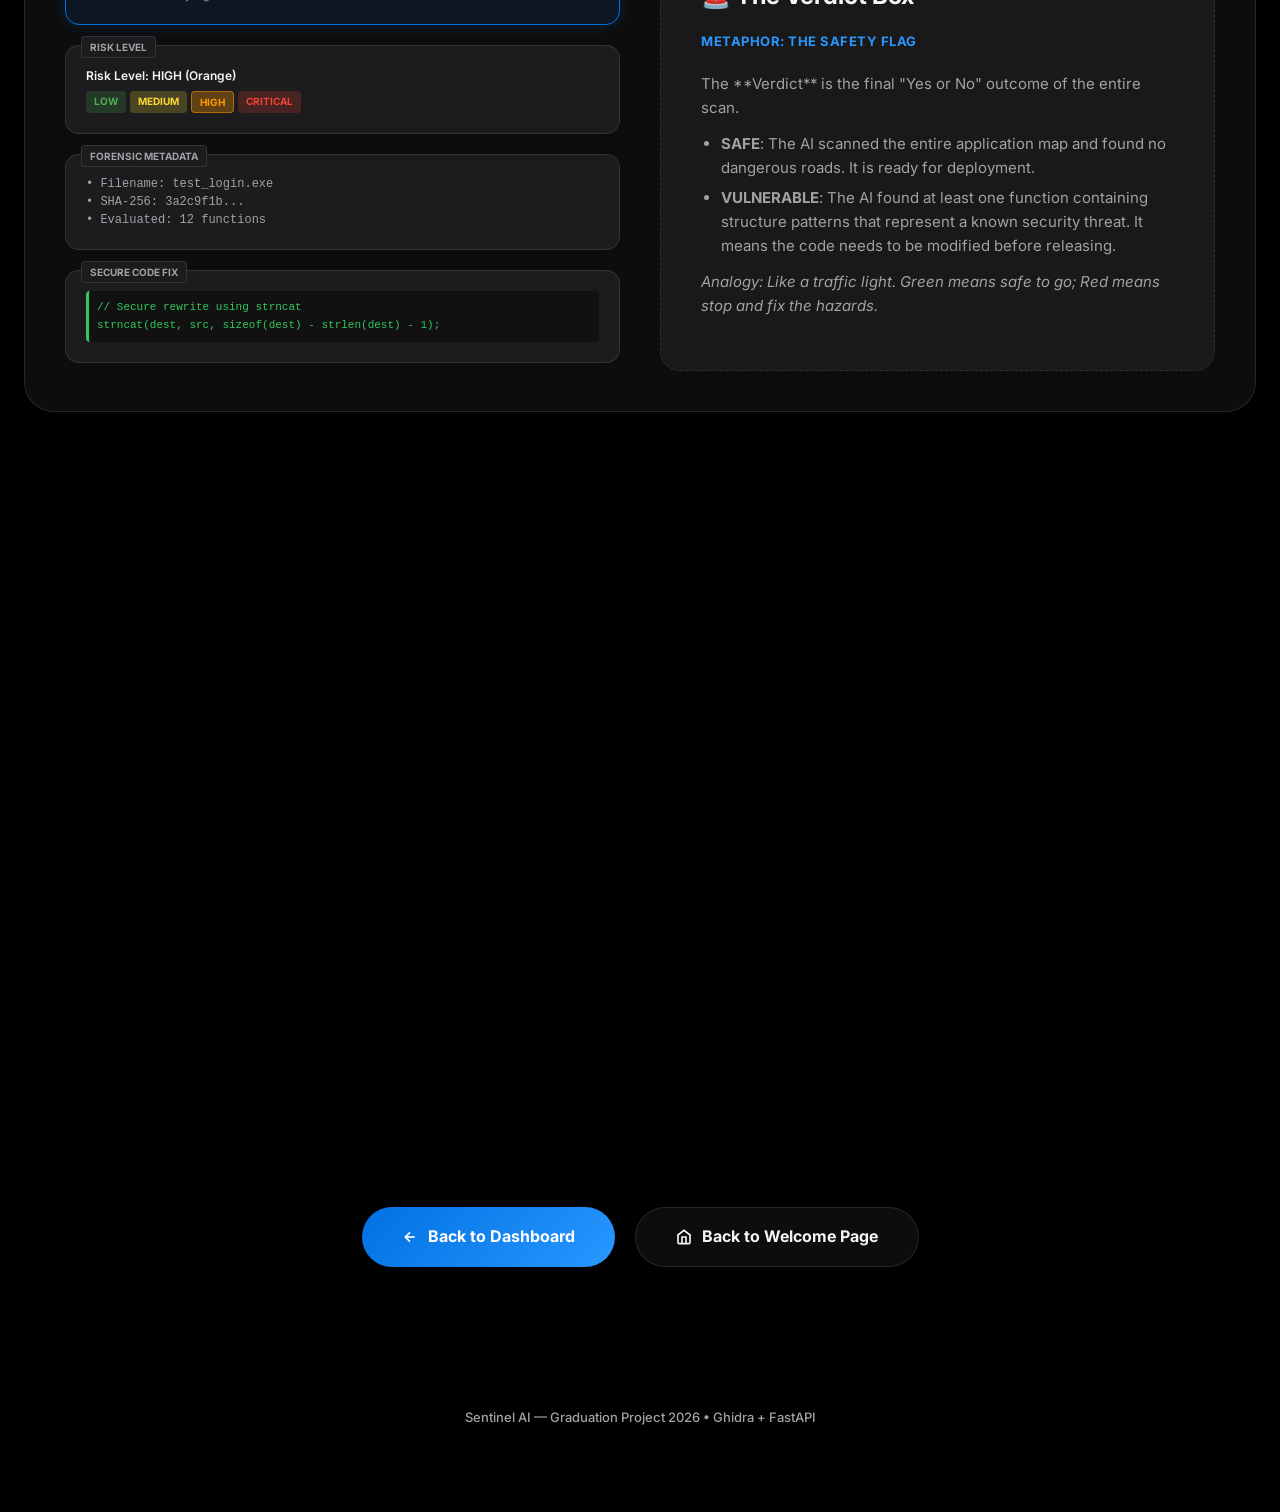
==== commit 4b2230c0: "feat: add interactive beginner's guide template to explain security scanning concepts" ====
--- a/templates/guide.html
+++ b/templates/guide.html
@@ -432,12 +432,15 @@
           <div style="font-size: 11px; color: var(--text-secondary);">Critical vulnerability signatures detected. Immediate remediation recommended.</div>
         </div>
 
-        <!-- Element 2: Confidence -->
-        <div class="mock-element" onclick="selectElement('confidence')" id="el-confidence">
-          <div class="mock-element__label">Threat Confidence</div>
-          <div style="font-size: 12px; font-weight: 600; margin-bottom: 6px; color: var(--text-primary);">Threat Confidence: 89.2%</div>
-          <div style="width: 100%; height: 6px; background: var(--border-glass); border-radius: 3px;">
-            <div style="width: 89%; height: 100%; background: var(--danger-color); border-radius: 3px;"></div>
+        <!-- Element 2: Risk Level -->
+        <div class="mock-element" onclick="selectElement('risklevel')" id="el-risklevel">
+          <div class="mock-element__label">Risk Level</div>
+          <div style="font-size: 12px; font-weight: 600; margin-bottom: 6px; color: var(--text-primary);">Risk Level: HIGH (Orange)</div>
+          <div style="display: flex; gap: 4px; margin-top: 4px;">
+            <span style="padding: 2px 8px; border-radius: 4px; font-size: 10px; font-weight: 700; background: rgba(76, 175, 80, 0.2); color: #4CAF50;">LOW</span>
+            <span style="padding: 2px 8px; border-radius: 4px; font-size: 10px; font-weight: 700; background: rgba(255, 235, 59, 0.2); color: #FDD835;">MEDIUM</span>
+            <span style="padding: 2px 8px; border-radius: 4px; font-size: 10px; font-weight: 700; background: rgba(255, 152, 0, 0.3); color: #FF9800; border: 1px solid rgba(255, 152, 0, 0.5);">HIGH</span>
+            <span style="padding: 2px 8px; border-radius: 4px; font-size: 10px; font-weight: 700; background: rgba(244, 67, 54, 0.2); color: #F44336;">CRITICAL</span>
           </div>
         </div>
 
@@ -484,14 +487,19 @@
           </div>
         </div>
 
-        <!-- Confidence Explanation -->
-        <div class="explanation-content" id="exp-confidence">
-          <div class="explanation-title">📊 Threat Confidence</div>
-          <div class="explanation-metaphor">Metaphor: The Inspector's Certainty</div>
+        <!-- Risk Level Explanation -->
+        <div class="explanation-content" id="exp-risklevel">
+          <div class="explanation-title">📊 Risk Level</div>
+          <div class="explanation-metaphor">Metaphor: The Weather Warning System</div>
           <div class="explanation-body">
-            <p>The **Threat Confidence** represents how sure the AI model is of its classification verdict.</p>
-            <p>If the model classifies a function as vulnerable with **89.2% confidence**, it means the structural patterns inside the function align very strongly with known historical exploit shapes.</p>
-            <p>High confidence values require immediate engineering review, while low confidence scores (close to 50%) indicate potential border cases or minor anomalies.</p>
+            <p>The <strong>Risk Level</strong> is a color-coded severity tier based on the percentage of functions flagged as vulnerable:</p>
+            <ul>
+              <li><strong>GREEN (Low)</strong>: 0% — No vulnerabilities detected. All clear.</li>
+              <li><strong>YELLOW (Medium)</strong>: 1-25% — Some functions flagged. Review recommended.</li>
+              <li><strong>ORANGE (High)</strong>: 26-50% — Significant threat surface. Remediation needed before deployment.</li>
+              <li><strong>RED (Critical)</strong>: 51%+ — Majority of functions are vulnerable. Immediate intervention required.</li>
+            </ul>
+            <p><em>Analogy: Like a weather warning system — Green is clear skies, Yellow is watch advisory, Orange is a warning, and Red is a severe emergency alert.</em></p>
           </div>
         </div>
 
--- a/static/css/style.css
+++ b/static/css/style.css
@@ -190,6 +190,8 @@
 .btn--primary:hover { opacity: 0.9; transform: scale(1.02); }
 .btn--pdf { background: var(--bg-secondary); color: var(--text-primary); }
 .btn--pdf:hover { background: var(--border-glass); transform: scale(1.02); }
+.btn--danger { background: rgba(239, 68, 68, 0.1); color: #ef4444; border: 1px solid rgba(239, 68, 68, 0.2); }
+.btn--danger:hover { background: #ef4444; color: white; border-color: #ef4444; transform: scale(1.02); }
 
 /* ── Progress Section ──────────────────────────────────────── */
 .progress-section { display: none; margin-bottom: 60px; }
@@ -271,14 +273,25 @@
 
 /* ── History Section ───────────────────────────────────────── */
 .history-list { display: flex; flex-direction: column; gap: 16px; }
-.history-item { display: flex; align-items: center; gap: 20px; padding: 20px 24px; background: var(--bg-primary); border: 1px solid var(--border-glass); border-radius: var(--radius-lg); box-shadow: var(--shadow-card); transition: var(--transition-base); }
+.history-item { position: relative; display: flex; align-items: center; gap: 20px; padding: 20px 24px; background: var(--bg-primary); border: 1px solid var(--border-glass); border-radius: var(--radius-lg); box-shadow: var(--shadow-card); transition: var(--transition-base); }
 .history-item:hover { transform: scale(1.01); box-shadow: 0 10px 30px var(--shadow-glow); }
 .history-item__verdict { width: 14px; height: 14px; border-radius: 50%; flex-shrink: 0; }
 .history-item__verdict--safe { background: var(--safe-color); }
 .history-item__verdict--vulnerable { background: var(--danger-color); }
-.history-item__name { flex: 1; font-weight: 600; font-size: 15px; }
-.history-item__confidence { font-family: var(--font-mono); font-size: 14px; font-weight: 600; }
-.history-item__time { font-size: 13px; color: var(--text-secondary); }
+.history-item__name { flex: 1; font-weight: 600; font-size: 15px; padding-right: 35px; }
+.history-item__verdict-text { font-family: var(--font-mono); font-size: 14px; font-weight: 600; }
+.history-item__time { font-size: 13px; color: var(--text-secondary); margin-right: 25px; }
+.history-item__delete {
+  position: absolute; right: 24px;
+  background: transparent; border: none; color: var(--text-secondary);
+  font-size: 20px; font-weight: 600; cursor: pointer; display: none;
+  align-items: center; justify-content: center; width: 24px; height: 24px;
+  border-radius: 50%; transition: all 0.2s ease; line-height: 1;
+}
+.history-item:hover .history-item__delete { display: flex; }
+.history-item__delete:hover {
+  background: rgba(239, 68, 68, 0.1); color: #ef4444;
+}
 
 /* ── Docs Section ───────────────────────────────────────────── */
 .section-title { font-size: 36px; font-weight: 700; text-align: center; margin-bottom: 60px; letter-spacing: -1px; color: var(--text-primary); }
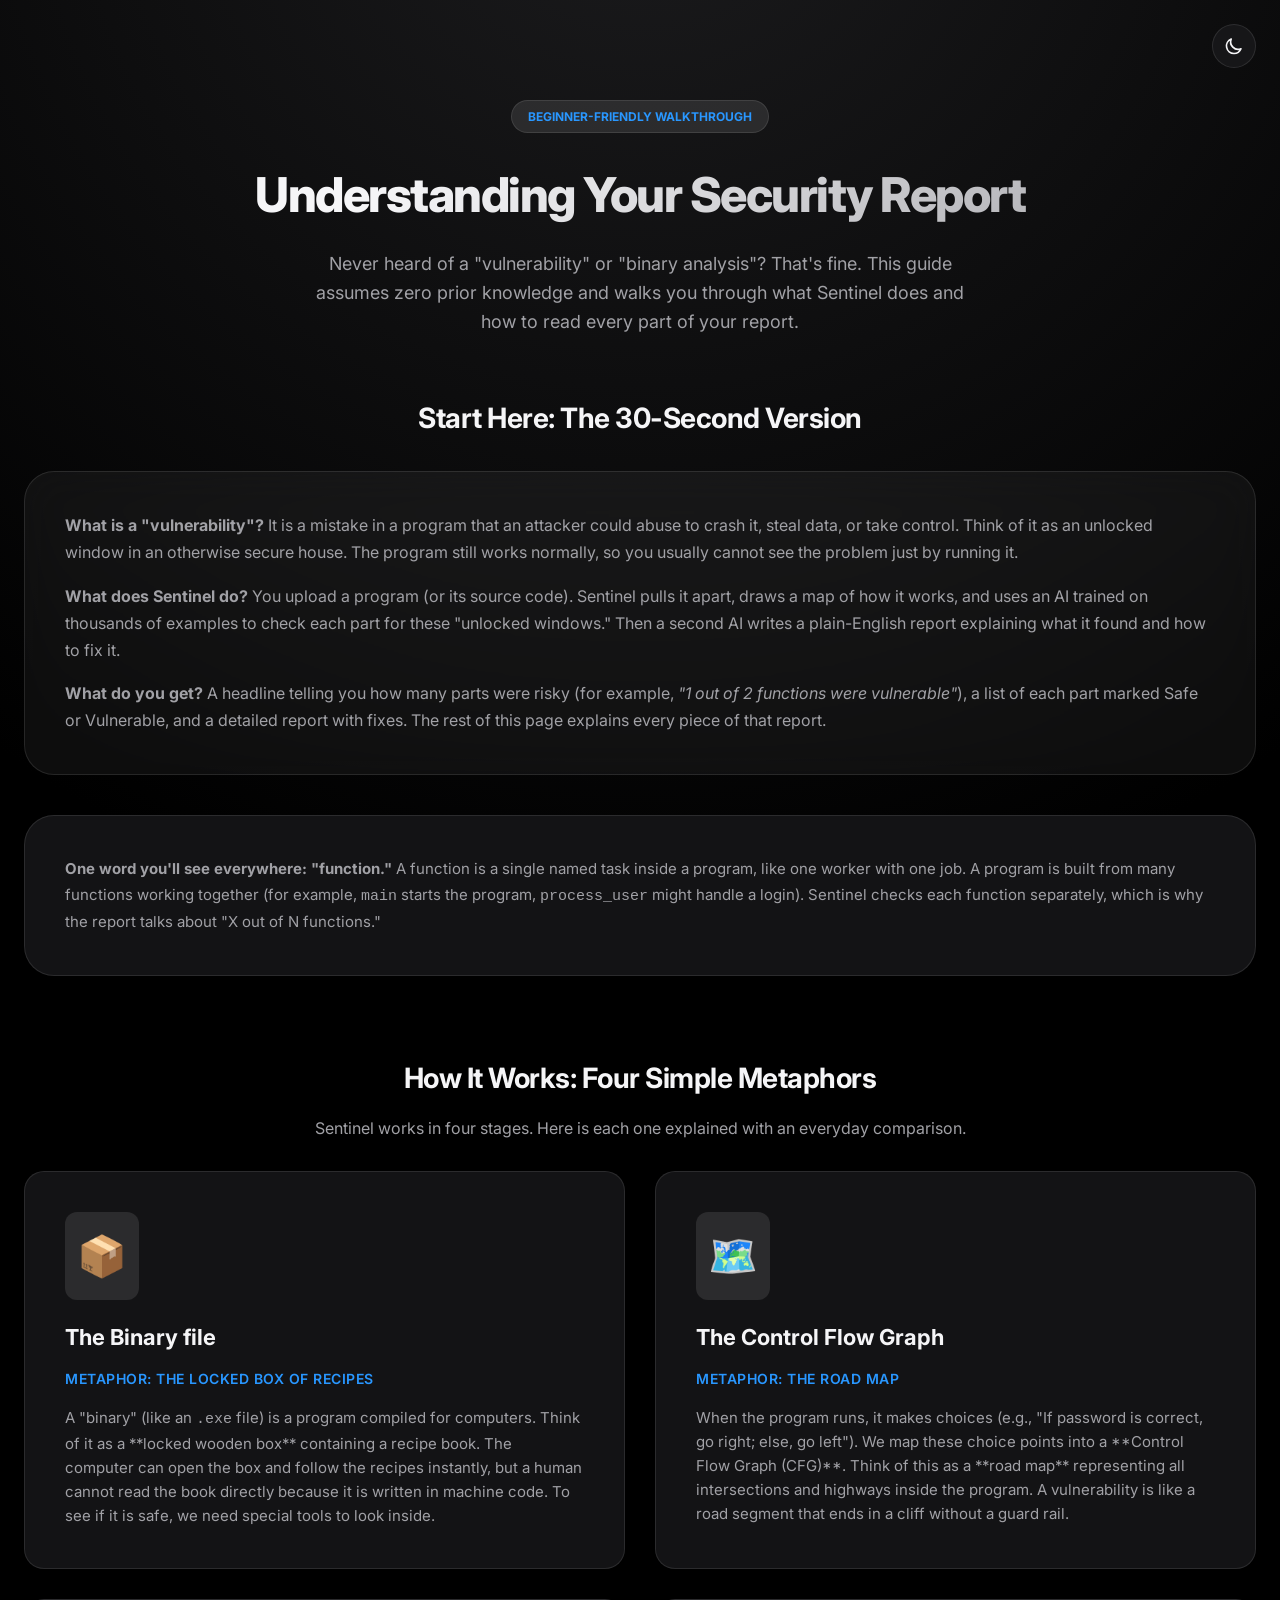
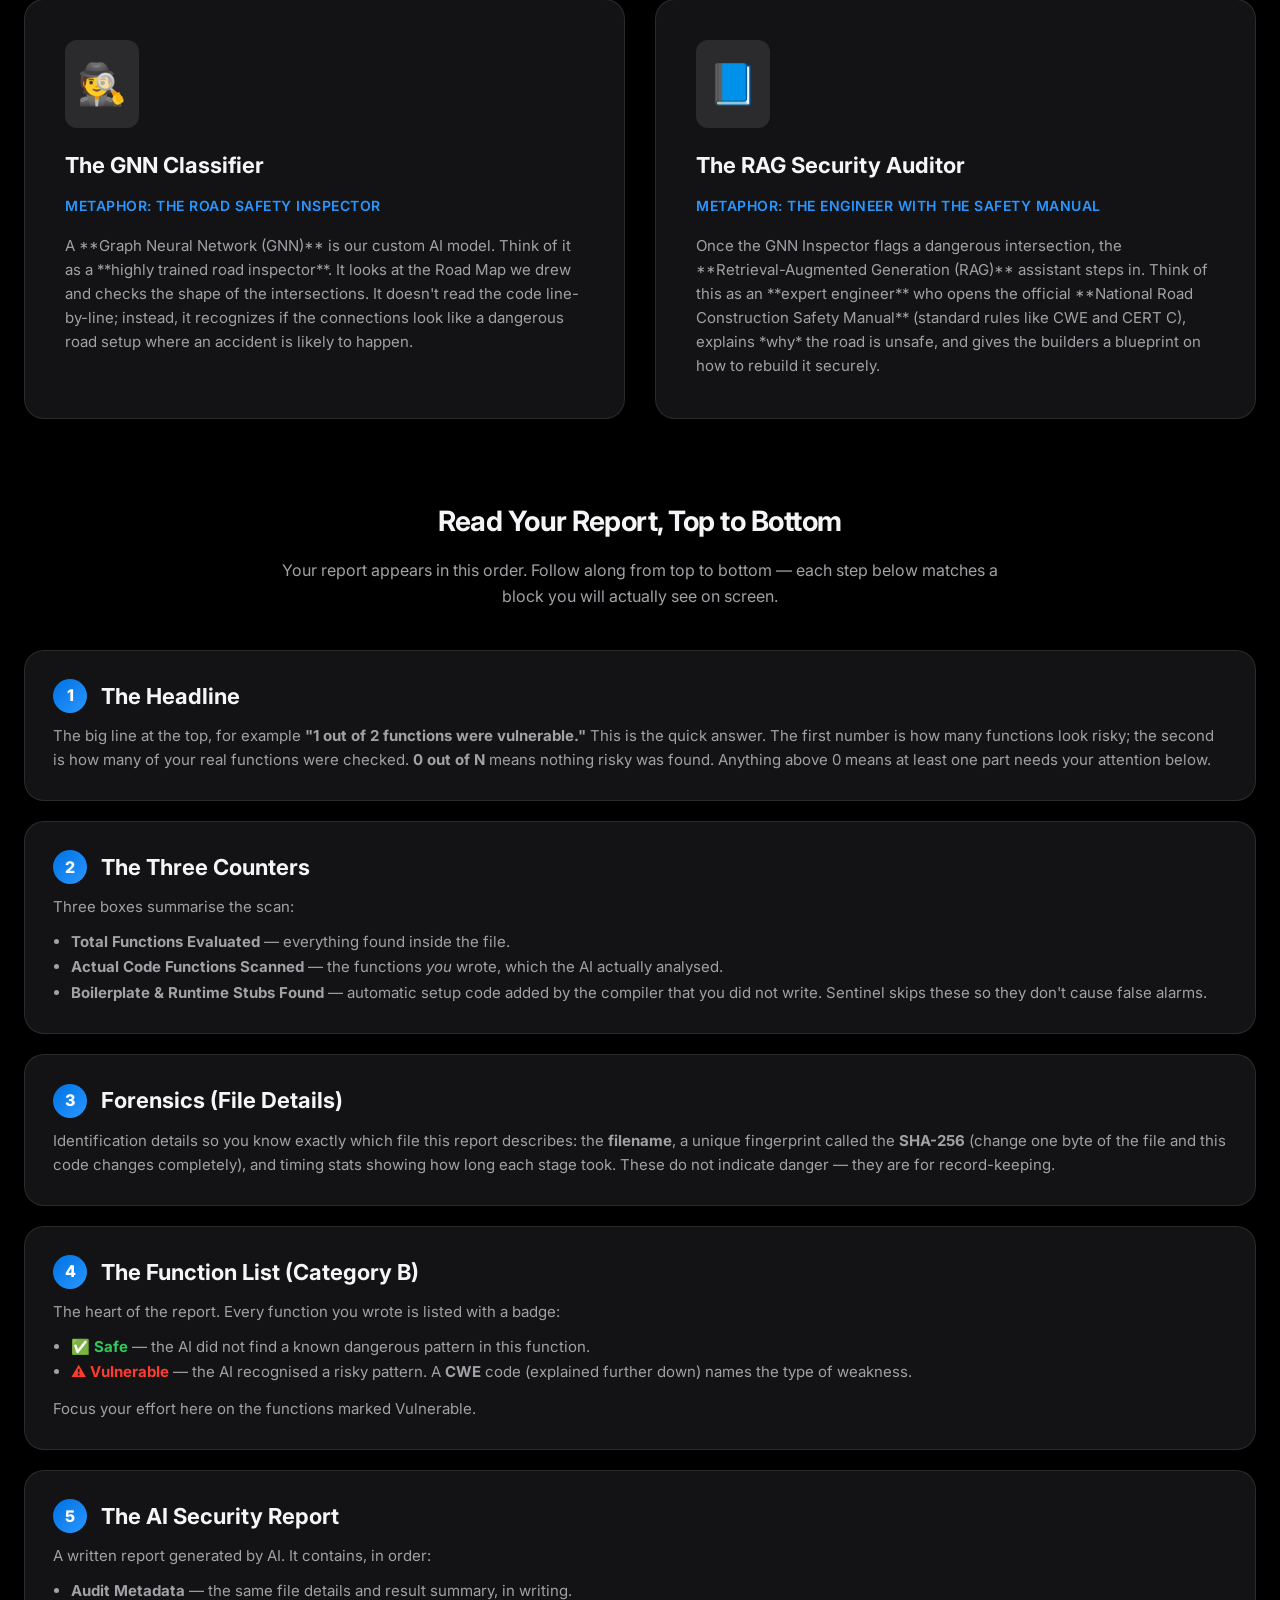
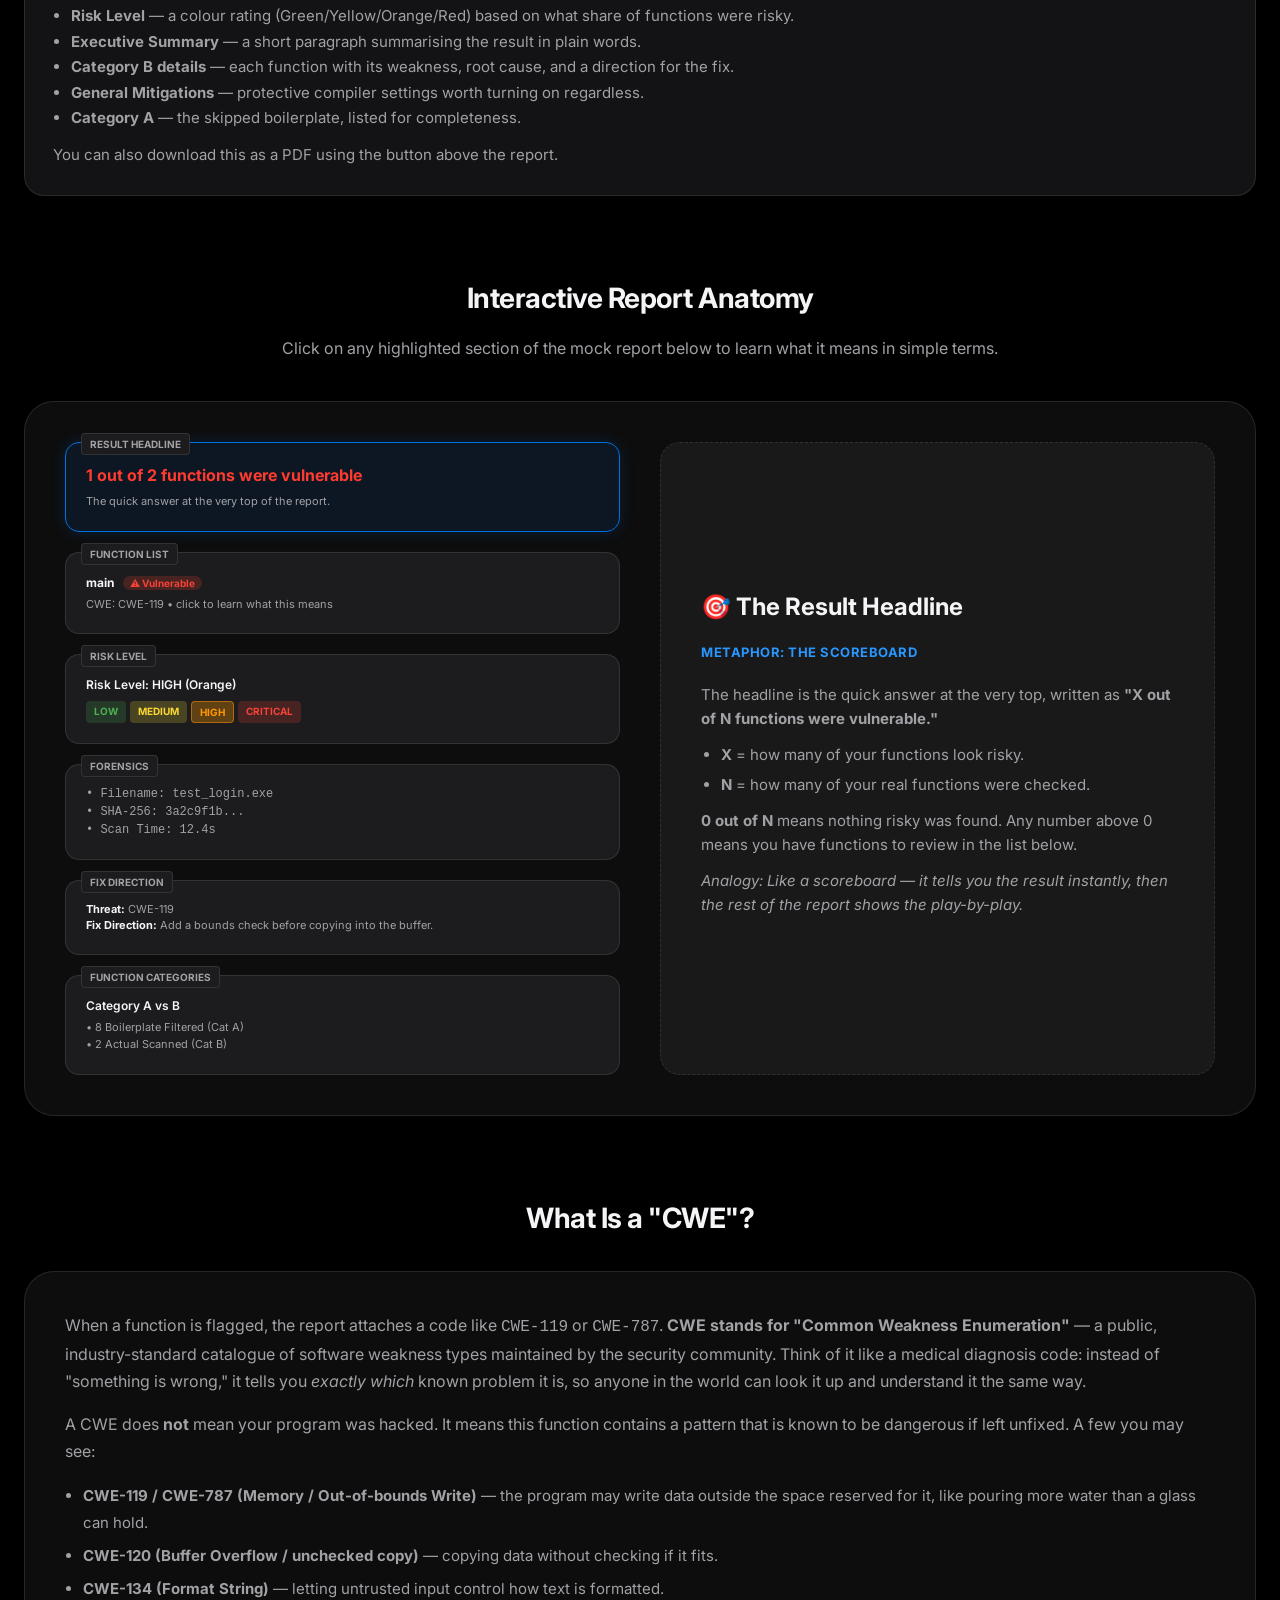
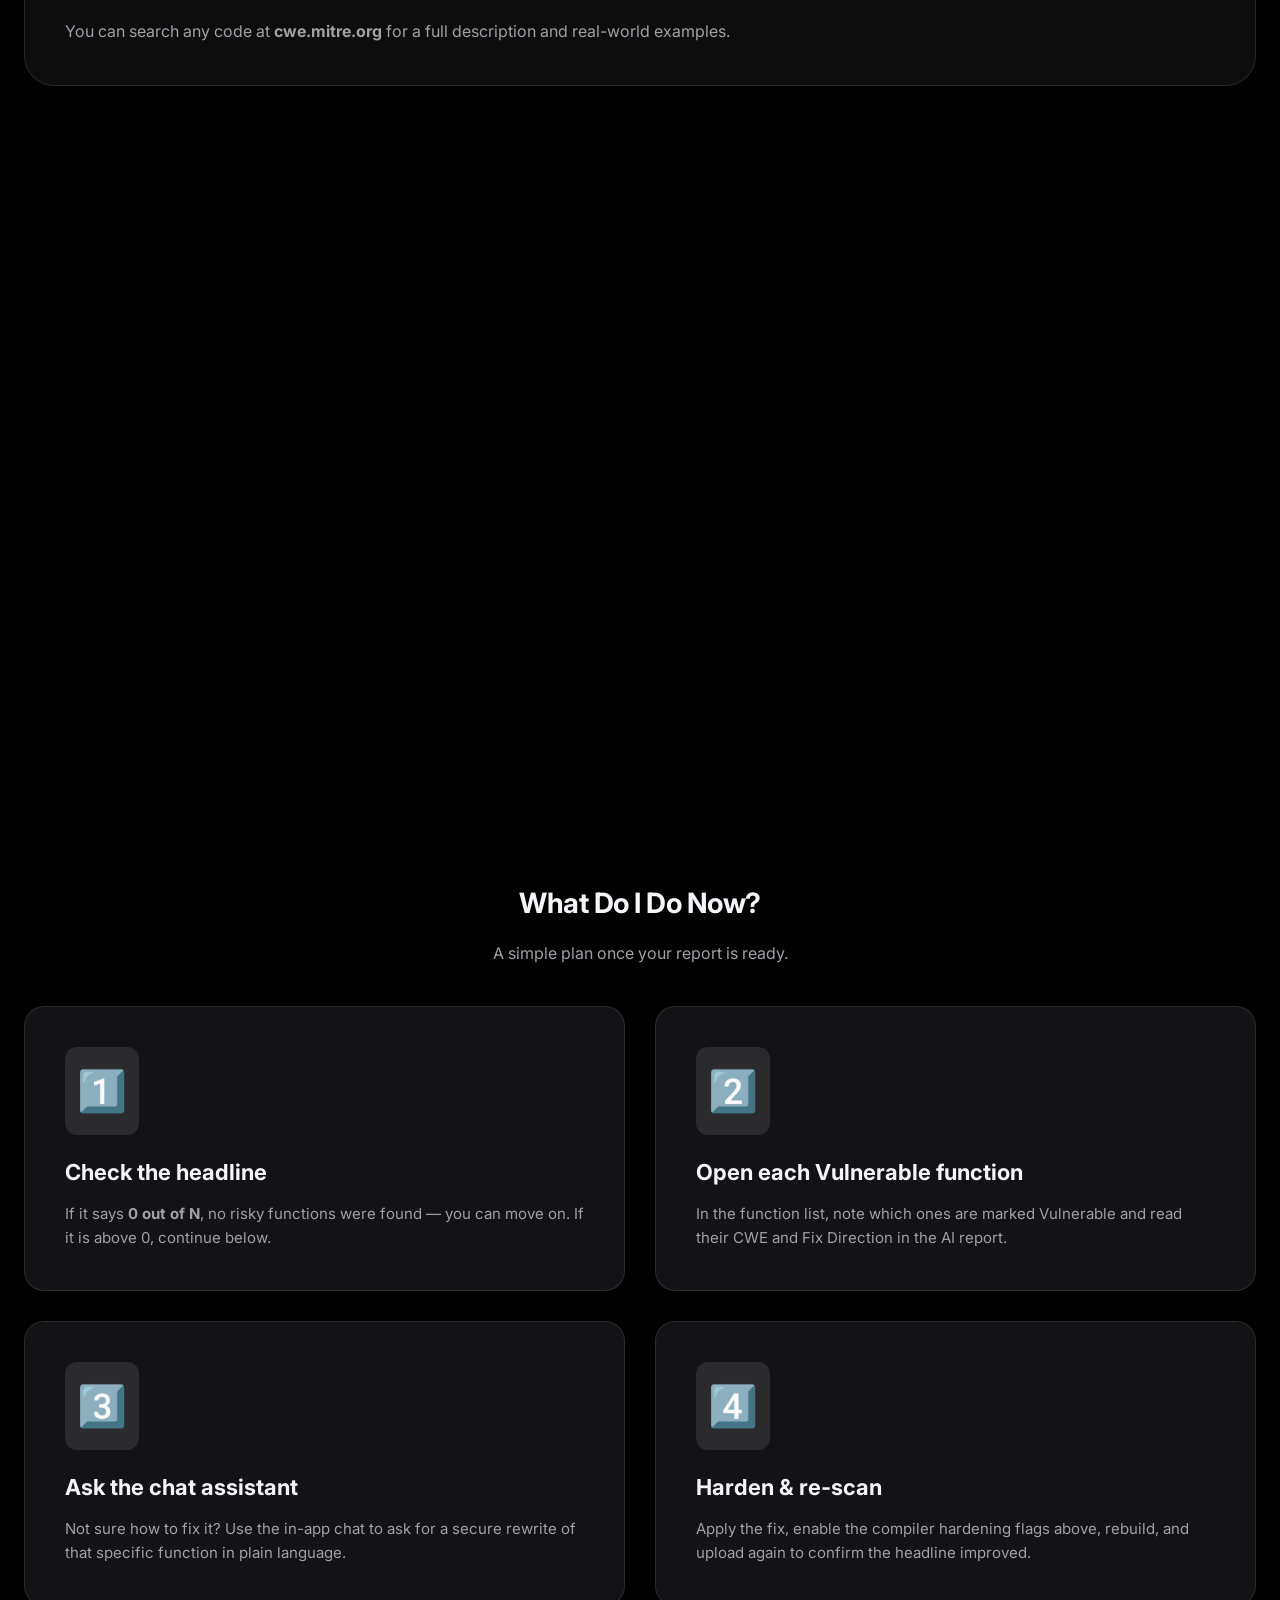
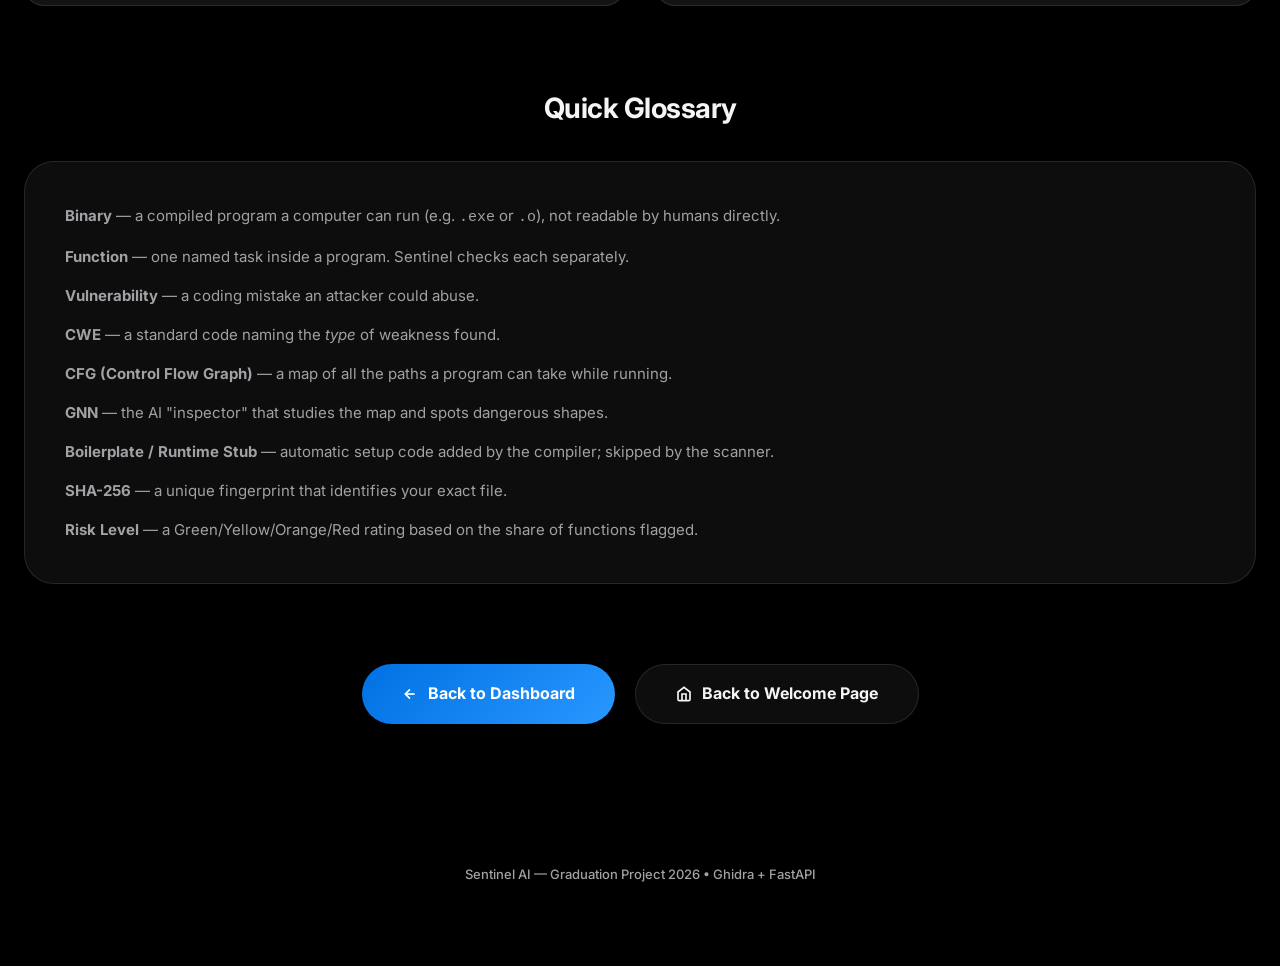
==== commit 6d275f8d: "feat: update report UI and guide with boilerplate filtering explanations" ====
--- a/templates/guide.html
+++ b/templates/guide.html
@@ -359,15 +359,47 @@
   <!-- HEADER -->
   <header class="guide-header reveal active">
     <div class="guide-header__badge">Beginner-Friendly Walkthrough</div>
-    <h1 class="guide-title">How Sentinel Scans Code</h1>
+    <h1 class="guide-title">Understanding Your Security Report</h1>
     <p class="guide-subtitle">
-      No security background? No problem. Read this simple guide to understand the metaphors and metrics behind our software security report.
+      Never heard of a "vulnerability" or "binary analysis"? That's fine. This guide assumes zero prior knowledge and walks you through what Sentinel does and how to read every part of your report.
     </p>
   </header>
 
+  <!-- START HERE: PLAIN-LANGUAGE INTRO -->
+  <section class="analogy-section reveal active">
+    <h2 class="section-headline">Start Here: The 30-Second Version</h2>
+    <div class="anatomy-container" style="grid-template-columns: 1fr; gap: 24px;">
+      <div class="explanation-body" style="font-size: 16px; line-height: 1.7;">
+        <p style="margin-bottom: 16px;">
+          <strong>What is a "vulnerability"?</strong> It is a mistake in a program that an attacker could abuse to crash it, steal data, or take control. Think of it as an unlocked window in an otherwise secure house. The program still works normally, so you usually cannot see the problem just by running it.
+        </p>
+        <p style="margin-bottom: 16px;">
+          <strong>What does Sentinel do?</strong> You upload a program (or its source code). Sentinel pulls it apart, draws a map of how it works, and uses an AI trained on thousands of examples to check each part for these "unlocked windows." Then a second AI writes a plain-English report explaining what it found and how to fix it.
+        </p>
+        <p style="margin-bottom: 0;">
+          <strong>What do you get?</strong> A headline telling you how many parts were risky (for example, <em>"1 out of 2 functions were vulnerable"</em>), a list of each part marked Safe or Vulnerable, and a detailed report with fixes. The rest of this page explains every piece of that report.
+        </p>
+      </div>
+    </div>
+  </section>
+
+  <!-- KEY WORD: FUNCTION -->
+  <section class="analogy-section reveal active" style="margin-top: -40px;">
+    <div class="anatomy-container" style="grid-template-columns: 1fr; gap: 0; background: var(--bg-card);">
+      <div class="explanation-body" style="font-size: 15px; line-height: 1.7;">
+        <p style="margin-bottom: 0;">
+          <strong>One word you'll see everywhere: "function."</strong> A function is a single named task inside a program, like one worker with one job. A program is built from many functions working together (for example, <code>main</code> starts the program, <code>process_user</code> might handle a login). Sentinel checks each function separately, which is why the report talks about "X out of N functions."
+        </p>
+      </div>
+    </div>
+  </section>
+
   <!-- ANALOGIES SECTION -->
   <section class="analogy-section reveal active">
-    <h2 class="section-headline">The Four Core Metaphors</h2>
+    <h2 class="section-headline">How It Works: Four Simple Metaphors</h2>
+    <p style="text-align: center; color: var(--text-secondary); margin-bottom: 30px; margin-top: -15px;">
+      Sentinel works in four stages. Here is each one explained with an everyday comparison.
+    </p>
     <div class="analogy-grid">
       
       <!-- Card 1: Binary -->
@@ -413,6 +445,96 @@
     </div>
   </section>
 
+  <!-- READ YOUR REPORT TOP TO BOTTOM -->
+  <section class="analogy-section reveal active">
+    <h2 class="section-headline">Read Your Report, Top to Bottom</h2>
+    <p style="text-align: center; color: var(--text-secondary); margin-bottom: 40px; margin-top: -15px; max-width: 720px; margin-left: auto; margin-right: auto;">
+      Your report appears in this order. Follow along from top to bottom — each step below matches a block you will actually see on screen.
+    </p>
+
+    <div style="display: flex; flex-direction: column; gap: 20px;">
+
+      <!-- Step 1: Headline -->
+      <div class="analogy-card" style="padding: 28px;">
+        <div style="display:flex; align-items:center; gap:14px; margin-bottom: 10px;">
+          <span style="flex-shrink:0; width:34px; height:34px; border-radius:50%; background: var(--accent-gradient); color:#fff; font-weight:800; display:flex; align-items:center; justify-content:center;">1</span>
+          <h3 class="analogy-card__title" style="margin:0;">The Headline</h3>
+        </div>
+        <p class="analogy-card__text">
+          The big line at the top, for example <strong>"1 out of 2 functions were vulnerable."</strong> This is the quick answer. The first number is how many functions look risky; the second is how many of your real functions were checked. <strong>0 out of N</strong> means nothing risky was found. Anything above 0 means at least one part needs your attention below.
+        </p>
+      </div>
+
+      <!-- Step 2: Counters -->
+      <div class="analogy-card" style="padding: 28px;">
+        <div style="display:flex; align-items:center; gap:14px; margin-bottom: 10px;">
+          <span style="flex-shrink:0; width:34px; height:34px; border-radius:50%; background: var(--accent-gradient); color:#fff; font-weight:800; display:flex; align-items:center; justify-content:center;">2</span>
+          <h3 class="analogy-card__title" style="margin:0;">The Three Counters</h3>
+        </div>
+        <p class="analogy-card__text">
+          Three boxes summarise the scan:
+        </p>
+        <ul style="margin: 10px 0 0 18px; color: var(--text-secondary); font-size: 15px; line-height: 1.7;">
+          <li><strong>Total Functions Evaluated</strong> — everything found inside the file.</li>
+          <li><strong>Actual Code Functions Scanned</strong> — the functions <em>you</em> wrote, which the AI actually analysed.</li>
+          <li><strong>Boilerplate &amp; Runtime Stubs Found</strong> — automatic setup code added by the compiler that you did not write. Sentinel skips these so they don't cause false alarms.</li>
+        </ul>
+      </div>
+
+      <!-- Step 3: Forensics -->
+      <div class="analogy-card" style="padding: 28px;">
+        <div style="display:flex; align-items:center; gap:14px; margin-bottom: 10px;">
+          <span style="flex-shrink:0; width:34px; height:34px; border-radius:50%; background: var(--accent-gradient); color:#fff; font-weight:800; display:flex; align-items:center; justify-content:center;">3</span>
+          <h3 class="analogy-card__title" style="margin:0;">Forensics (File Details)</h3>
+        </div>
+        <p class="analogy-card__text">
+          Identification details so you know exactly which file this report describes: the <strong>filename</strong>, a unique fingerprint called the <strong>SHA-256</strong> (change one byte of the file and this code changes completely), and timing stats showing how long each stage took. These do not indicate danger — they are for record-keeping.
+        </p>
+      </div>
+
+      <!-- Step 4: Function list -->
+      <div class="analogy-card" style="padding: 28px;">
+        <div style="display:flex; align-items:center; gap:14px; margin-bottom: 10px;">
+          <span style="flex-shrink:0; width:34px; height:34px; border-radius:50%; background: var(--accent-gradient); color:#fff; font-weight:800; display:flex; align-items:center; justify-content:center;">4</span>
+          <h3 class="analogy-card__title" style="margin:0;">The Function List (Category B)</h3>
+        </div>
+        <p class="analogy-card__text">
+          The heart of the report. Every function you wrote is listed with a badge:
+        </p>
+        <ul style="margin: 10px 0 0 18px; color: var(--text-secondary); font-size: 15px; line-height: 1.7;">
+          <li><span style="color: var(--safe-color); font-weight:700;">✅ Safe</span> — the AI did not find a known dangerous pattern in this function.</li>
+          <li><span style="color: var(--danger-color); font-weight:700;">⚠️ Vulnerable</span> — the AI recognised a risky pattern. A <strong>CWE</strong> code (explained further down) names the type of weakness.</li>
+        </ul>
+        <p class="analogy-card__text" style="margin-top: 12px;">
+          Focus your effort here on the functions marked Vulnerable.
+        </p>
+      </div>
+
+      <!-- Step 5: AI report -->
+      <div class="analogy-card" style="padding: 28px;">
+        <div style="display:flex; align-items:center; gap:14px; margin-bottom: 10px;">
+          <span style="flex-shrink:0; width:34px; height:34px; border-radius:50%; background: var(--accent-gradient); color:#fff; font-weight:800; display:flex; align-items:center; justify-content:center;">5</span>
+          <h3 class="analogy-card__title" style="margin:0;">The AI Security Report</h3>
+        </div>
+        <p class="analogy-card__text">
+          A written report generated by AI. It contains, in order:
+        </p>
+        <ul style="margin: 10px 0 0 18px; color: var(--text-secondary); font-size: 15px; line-height: 1.7;">
+              <li><strong>Audit Metadata</strong> — the same file details and result summary, in writing.</li>
+          <li><strong>Risk Level</strong> — a colour rating (Green/Yellow/Orange/Red) based on what share of functions were risky.</li>
+          <li><strong>Executive Summary</strong> — a short paragraph summarising the result in plain words.</li>
+          <li><strong>Category B details</strong> — each function with its weakness, root cause, and a direction for the fix.</li>
+          <li><strong>General Mitigations</strong> — protective compiler settings worth turning on regardless.</li>
+          <li><strong>Category A</strong> — the skipped boilerplate, listed for completeness.</li>
+        </ul>
+        <p class="analogy-card__text" style="margin-top: 12px;">
+          You can also download this as a PDF using the button above the report.
+        </p>
+      </div>
+
+    </div>
+  </section>
+
   <!-- REPORT EXPLORER SECTION -->
   <section class="anatomy-section reveal active">
     <h2 class="section-headline">Interactive Report Anatomy</h2>
@@ -425,11 +547,21 @@
       <!-- Mockup Column -->
       <div class="report-mockup">
         
-        <!-- Element 1: Verdict -->
-        <div class="mock-element selected" onclick="selectElement('verdict')" id="el-verdict">
-          <div class="mock-element__label">Verdict Box</div>
-          <div style="font-weight: 700; color: var(--danger-color); font-size: 16px; margin-bottom: 4px;">⚠️ VULNERABLE</div>
-          <div style="font-size: 11px; color: var(--text-secondary);">Critical vulnerability signatures detected. Immediate remediation recommended.</div>
+        <!-- Element 1: Result Headline -->
+        <div class="mock-element selected" onclick="selectElement('headline')" id="el-headline">
+          <div class="mock-element__label">Result Headline</div>
+          <div style="font-weight: 700; color: var(--danger-color); font-size: 16px; margin-bottom: 4px;">1 out of 2 functions were vulnerable</div>
+          <div style="font-size: 11px; color: var(--text-secondary);">The quick answer at the very top of the report.</div>
+        </div>
+
+        <!-- Element 1b: Function Cards -->
+        <div class="mock-element" onclick="selectElement('functions')" id="el-functions">
+          <div class="mock-element__label">Function List</div>
+          <div style="font-size: 12px; color: var(--text-primary); margin-bottom: 4px;">
+            <span style="font-weight:700;">main</span>
+            <span style="margin-left:6px; padding: 1px 7px; border-radius: 10px; font-size: 10px; font-weight: 700; background: rgba(244, 67, 54, 0.2); color: #F44336;">⚠️ Vulnerable</span>
+          </div>
+          <div style="font-size: 11px; color: var(--text-secondary);">CWE: CWE-119 &bull; click to learn what this means</div>
         </div>
 
         <!-- Element 2: Risk Level -->
@@ -446,20 +578,30 @@
 
         <!-- Element 3: Labeled List -->
         <div class="mock-element" onclick="selectElement('metadata')" id="el-metadata">
-          <div class="mock-element__label">Forensic Metadata</div>
+          <div class="mock-element__label">Forensics</div>
           <div style="font-size: 12px; font-family: monospace; line-height: 1.5; color: var(--text-secondary);">
             • Filename: test_login.exe<br/>
             • SHA-256: 3a2c9f1b...<br/>
-            • Evaluated: 12 functions
+            • Scan Time: 12.4s
           </div>
         </div>
 
         <!-- Element 4: Remediation -->
         <div class="mock-element" onclick="selectElement('remediation')" id="el-remediation">
-          <div class="mock-element__label">Secure Code Fix</div>
-          <div style="font-size: 11px; font-family: monospace; padding: 8px; background: rgba(0,0,0,0.4); border-left: 3px solid var(--safe-color); border-radius: 4px; color: var(--safe-color);">
-            // Secure rewrite using strncat<br/>
-            strncat(dest, src, sizeof(dest) - strlen(dest) - 1);
+          <div class="mock-element__label">Fix Direction</div>
+          <div style="font-size: 11px; line-height: 1.5; color: var(--text-secondary);">
+            <strong style="color: var(--text-primary);">Threat:</strong> CWE-119<br/>
+            <strong style="color: var(--text-primary);">Fix Direction:</strong> Add a bounds check before copying into the buffer.
+          </div>
+        </div>
+
+        <!-- Element 5: Categories -->
+        <div class="mock-element" onclick="selectElement('categories')" id="el-categories">
+          <div class="mock-element__label">Function Categories</div>
+          <div style="font-size: 12px; font-weight: 600; margin-bottom: 4px; color: var(--text-primary);">Category A vs B</div>
+          <div style="font-size: 11px; color: var(--text-secondary);">
+            • 8 Boilerplate Filtered (Cat A)<br/>
+            • 2 Actual Scanned (Cat B)
           </div>
         </div>
         
@@ -473,17 +615,32 @@
           <p style="margin-top: 10px; font-size: 14px;">Click on any section of the mockup report to reveal its non-technical explanation and real-world significance.</p>
         </div>
 
-        <!-- Verdict Explanation -->
-        <div class="explanation-content" id="exp-verdict">
-          <div class="explanation-title">🚨 The Verdict Box</div>
-          <div class="explanation-metaphor">Metaphor: The Safety Flag</div>
+        <!-- Headline Explanation -->
+        <div class="explanation-content" id="exp-headline">
+          <div class="explanation-title">🎯 The Result Headline</div>
+          <div class="explanation-metaphor">Metaphor: The Scoreboard</div>
           <div class="explanation-body">
-            <p>The **Verdict** is the final "Yes or No" outcome of the entire scan.</p>
+            <p>The headline is the quick answer at the very top, written as <strong>"X out of N functions were vulnerable."</strong></p>
             <ul>
-              <li><strong>SAFE</strong>: The AI scanned the entire application map and found no dangerous roads. It is ready for deployment.</li>
-              <li><strong>VULNERABLE</strong>: The AI found at least one function containing structure patterns that represent a known security threat. It means the code needs to be modified before releasing.</li>
+              <li><strong>X</strong> = how many of your functions look risky.</li>
+              <li><strong>N</strong> = how many of your real functions were checked.</li>
             </ul>
-            <p><em>Analogy: Like a traffic light. Green means safe to go; Red means stop and fix the hazards.</em></p>
+            <p><strong>0 out of N</strong> means nothing risky was found. Any number above 0 means you have functions to review in the list below.</p>
+            <p><em>Analogy: Like a scoreboard — it tells you the result instantly, then the rest of the report shows the play-by-play.</em></p>
+          </div>
+        </div>
+
+        <!-- Function List Explanation -->
+        <div class="explanation-content" id="exp-functions">
+          <div class="explanation-title">📋 The Function List</div>
+          <div class="explanation-metaphor">Metaphor: The Health Check-up Results</div>
+          <div class="explanation-body">
+            <p>Every function you wrote gets its own row with a badge, like results from a medical check-up where each organ is checked separately:</p>
+            <ul>
+              <li><strong style="color: var(--safe-color);">✅ Safe</strong>: No known dangerous pattern was found in this function.</li>
+              <li><strong style="color: var(--danger-color);">⚠️ Vulnerable</strong>: A risky pattern was recognised. A <strong>CWE</strong> code names the weakness type (see the CWE section below).</li>
+            </ul>
+            <p>Spend your time on the functions marked Vulnerable — those are the ones that may need fixing.</p>
           </div>
         </div>
 
@@ -505,31 +662,72 @@
 
         <!-- Metadata Explanation -->
         <div class="explanation-content" id="exp-metadata">
-          <div class="explanation-title">🔍 Forensic Metadata</div>
-          <div class="explanation-metaphor">Metaphor: The Car's License Plate & Diagnostic Stats</div>
+          <div class="explanation-title">🔍 Forensics</div>
+          <div class="explanation-metaphor">Metaphor: The File's ID Card & Receipt</div>
           <div class="explanation-body">
-            <p>This section lists identification details for the file under analysis:</p>
+            <p>Identification details so you know exactly which file this report describes. These do <strong>not</strong> indicate danger:</p>
             <ul>
               <li><strong>Filename</strong>: The name of the file you uploaded.</li>
-              <li><strong>SHA-256 Checksum</strong>: A unique, mathematically generated signature. Think of it as a digital fingerprint—even changing a single letter in the file changes this code completely, proving the report matches this exact file.</li>
-              <li><strong>Evaluated Functions</strong>: The total count of logical tasks/functions inside the binary that the GNN inspector scanned.</li>
+              <li><strong>SHA-256 Checksum</strong>: A unique digital fingerprint. Change a single byte of the file and this code changes completely, proving the report matches this exact file.</li>
+              <li><strong>Decompile / Inference / Total Time</strong>: How long each stage took — useful context, like a receipt showing the work done.</li>
             </ul>
           </div>
         </div>
 
         <!-- Remediation Explanation -->
         <div class="explanation-content" id="exp-remediation">
-          <div class="explanation-title">🛠️ Secure Code Fix</div>
-          <div class="explanation-metaphor">Metaphor: The Road Reconstruction Blueprint</div>
+          <div class="explanation-title">🛠️ Fix Direction</div>
+          <div class="explanation-metaphor">Metaphor: The Repair Instructions</div>
           <div class="explanation-body">
-            <p>This is the most actionable part of the report. For every flagged vulnerability, the RAG assistant displays a block of **corrected source code**.</p>
-            <p>It shows developers exactly how to write the function securely (for example, replacing an unsafe, unchecked function like <code>strcpy</code> with a safe, bounded copy like <code>strncat</code>).</p>
-            <p>By implementing this fix, developers remove the weak spot and secure the application.</p>
-          </div>
-        </div>
-
-      </div>
-
+            <p>For every flagged function, the AI report gives a short, practical breakdown:</p>
+            <ul>
+              <li><strong>Threat ID</strong>: the CWE weakness type.</li>
+              <li><strong>Root Cause</strong>: why it is risky in one line.</li>
+              <li><strong>CERT C Rule Violated</strong>: the official coding rule it breaks.</li>
+              <li><strong>Fix Direction</strong>: a one-line pointer on how to repair it.</li>
+            </ul>
+            <p>Need a full corrected code example? Open the in-app chat assistant and ask it about the flagged function — it can walk you through a secure rewrite.</p>
+          </div>
+        </div>
+
+        <!-- Categories Explanation -->
+        <div class="explanation-content" id="exp-categories">
+          <div class="explanation-title">🗂️ Category A vs B</div>
+          <div class="explanation-metaphor">Metaphor: The Packaging vs The Product</div>
+          <div class="explanation-body">
+            <p>When you compile a program, the compiler injects a lot of "invisible" setup code (like <code>_init</code> or <code>_start_c</code>) that you never wrote. Sentinel AI separates these so they don't trigger false alarms.</p>
+            <ul>
+              <li><strong>Category A (Boilerplate)</strong>: The "packaging" (startup stubs, library wrappers). These are filtered out and ignored by the vulnerability scanner.</li>
+              <li><strong>Category B (Actual Code)</strong>: The "product" (the actual logic functions you wrote like <code>main</code> or <code>process_user</code>). These are heavily analyzed.</li>
+            </ul>
+          </div>
+        </div>
+
+      </div>
+
+    </div>
+  </section>
+
+  <!-- WHAT IS A CWE -->
+  <section class="analogy-section reveal active">
+    <h2 class="section-headline">What Is a "CWE"?</h2>
+    <div class="anatomy-container" style="grid-template-columns: 1fr; gap: 24px;">
+      <div class="explanation-body" style="font-size: 16px; line-height: 1.7;">
+        <p style="margin-bottom: 16px;">
+          When a function is flagged, the report attaches a code like <code>CWE-119</code> or <code>CWE-787</code>. <strong>CWE stands for "Common Weakness Enumeration"</strong> — a public, industry-standard catalogue of software weakness types maintained by the security community. Think of it like a medical diagnosis code: instead of "something is wrong," it tells you <em>exactly which</em> known problem it is, so anyone in the world can look it up and understand it the same way.
+        </p>
+        <p style="margin-bottom: 16px;">
+          A CWE does <strong>not</strong> mean your program was hacked. It means this function contains a pattern that is known to be dangerous if left unfixed. A few you may see:
+        </p>
+        <ul style="margin: 0 0 16px 18px; color: var(--text-secondary); font-size: 15px; line-height: 1.8;">
+          <li><strong>CWE-119 / CWE-787 (Memory / Out-of-bounds Write)</strong> — the program may write data outside the space reserved for it, like pouring more water than a glass can hold.</li>
+          <li><strong>CWE-120 (Buffer Overflow / unchecked copy)</strong> — copying data without checking if it fits.</li>
+          <li><strong>CWE-134 (Format String)</strong> — letting untrusted input control how text is formatted.</li>
+        </ul>
+        <p style="margin-bottom: 0;">
+          You can search any code at <strong>cwe.mitre.org</strong> for a full description and real-world examples.
+        </p>
+      </div>
     </div>
   </section>
 
@@ -583,6 +781,54 @@
           <strong>Defends Against:</strong> Global Offset Table (GOT) Overwrites.<br/>
           <strong>How it works:</strong> Marks the Global Offset Table as read-only after resolving external function pointers at load time. Attackers cannot overwrite library calls (like redirecting <code>printf</code> to <code>system</code>).
         </div>
+      </div>
+    </div>
+  </section>
+
+  <!-- WHAT DO I DO NOW -->
+  <section class="analogy-section reveal active">
+    <h2 class="section-headline">What Do I Do Now?</h2>
+    <p style="text-align: center; color: var(--text-secondary); margin-bottom: 40px; margin-top: -15px;">
+      A simple plan once your report is ready.
+    </p>
+    <div class="analogy-grid">
+      <div class="analogy-card">
+        <span class="analogy-card__icon">1️⃣</span>
+        <h3 class="analogy-card__title">Check the headline</h3>
+        <p class="analogy-card__text">If it says <strong>0 out of N</strong>, no risky functions were found — you can move on. If it is above 0, continue below.</p>
+      </div>
+      <div class="analogy-card">
+        <span class="analogy-card__icon">2️⃣</span>
+        <h3 class="analogy-card__title">Open each Vulnerable function</h3>
+        <p class="analogy-card__text">In the function list, note which ones are marked Vulnerable and read their CWE and Fix Direction in the AI report.</p>
+      </div>
+      <div class="analogy-card">
+        <span class="analogy-card__icon">3️⃣</span>
+        <h3 class="analogy-card__title">Ask the chat assistant</h3>
+        <p class="analogy-card__text">Not sure how to fix it? Use the in-app chat to ask for a secure rewrite of that specific function in plain language.</p>
+      </div>
+      <div class="analogy-card">
+        <span class="analogy-card__icon">4️⃣</span>
+        <h3 class="analogy-card__title">Harden &amp; re-scan</h3>
+        <p class="analogy-card__text">Apply the fix, enable the compiler hardening flags above, rebuild, and upload again to confirm the headline improved.</p>
+      </div>
+    </div>
+  </section>
+
+  <!-- GLOSSARY -->
+  <section class="analogy-section reveal active">
+    <h2 class="section-headline">Quick Glossary</h2>
+    <div class="anatomy-container" style="grid-template-columns: 1fr; gap: 0;">
+      <div class="explanation-body" style="font-size: 15px; line-height: 1.8;">
+        <p style="margin-bottom: 12px;"><strong>Binary</strong> — a compiled program a computer can run (e.g. <code>.exe</code> or <code>.o</code>), not readable by humans directly.</p>
+        <p style="margin-bottom: 12px;"><strong>Function</strong> — one named task inside a program. Sentinel checks each separately.</p>
+        <p style="margin-bottom: 12px;"><strong>Vulnerability</strong> — a coding mistake an attacker could abuse.</p>
+        <p style="margin-bottom: 12px;"><strong>CWE</strong> — a standard code naming the <em>type</em> of weakness found.</p>
+        <p style="margin-bottom: 12px;"><strong>CFG (Control Flow Graph)</strong> — a map of all the paths a program can take while running.</p>
+        <p style="margin-bottom: 12px;"><strong>GNN</strong> — the AI "inspector" that studies the map and spots dangerous shapes.</p>
+        <p style="margin-bottom: 12px;"><strong>Boilerplate / Runtime Stub</strong> — automatic setup code added by the compiler; skipped by the scanner.</p>
+        <p style="margin-bottom: 12px;"><strong>SHA-256</strong> — a unique fingerprint that identifies your exact file.</p>
+        <p style="margin-bottom: 0;"><strong>Risk Level</strong> — a Green/Yellow/Orange/Red rating based on the share of functions flagged.</p>
       </div>
     </div>
   </section>
@@ -638,7 +884,7 @@
   
   // Set default selection
   document.addEventListener('DOMContentLoaded', () => {
-    selectElement('verdict');
+    selectElement('headline');
     setupThemeToggle();
   });
 </script>
